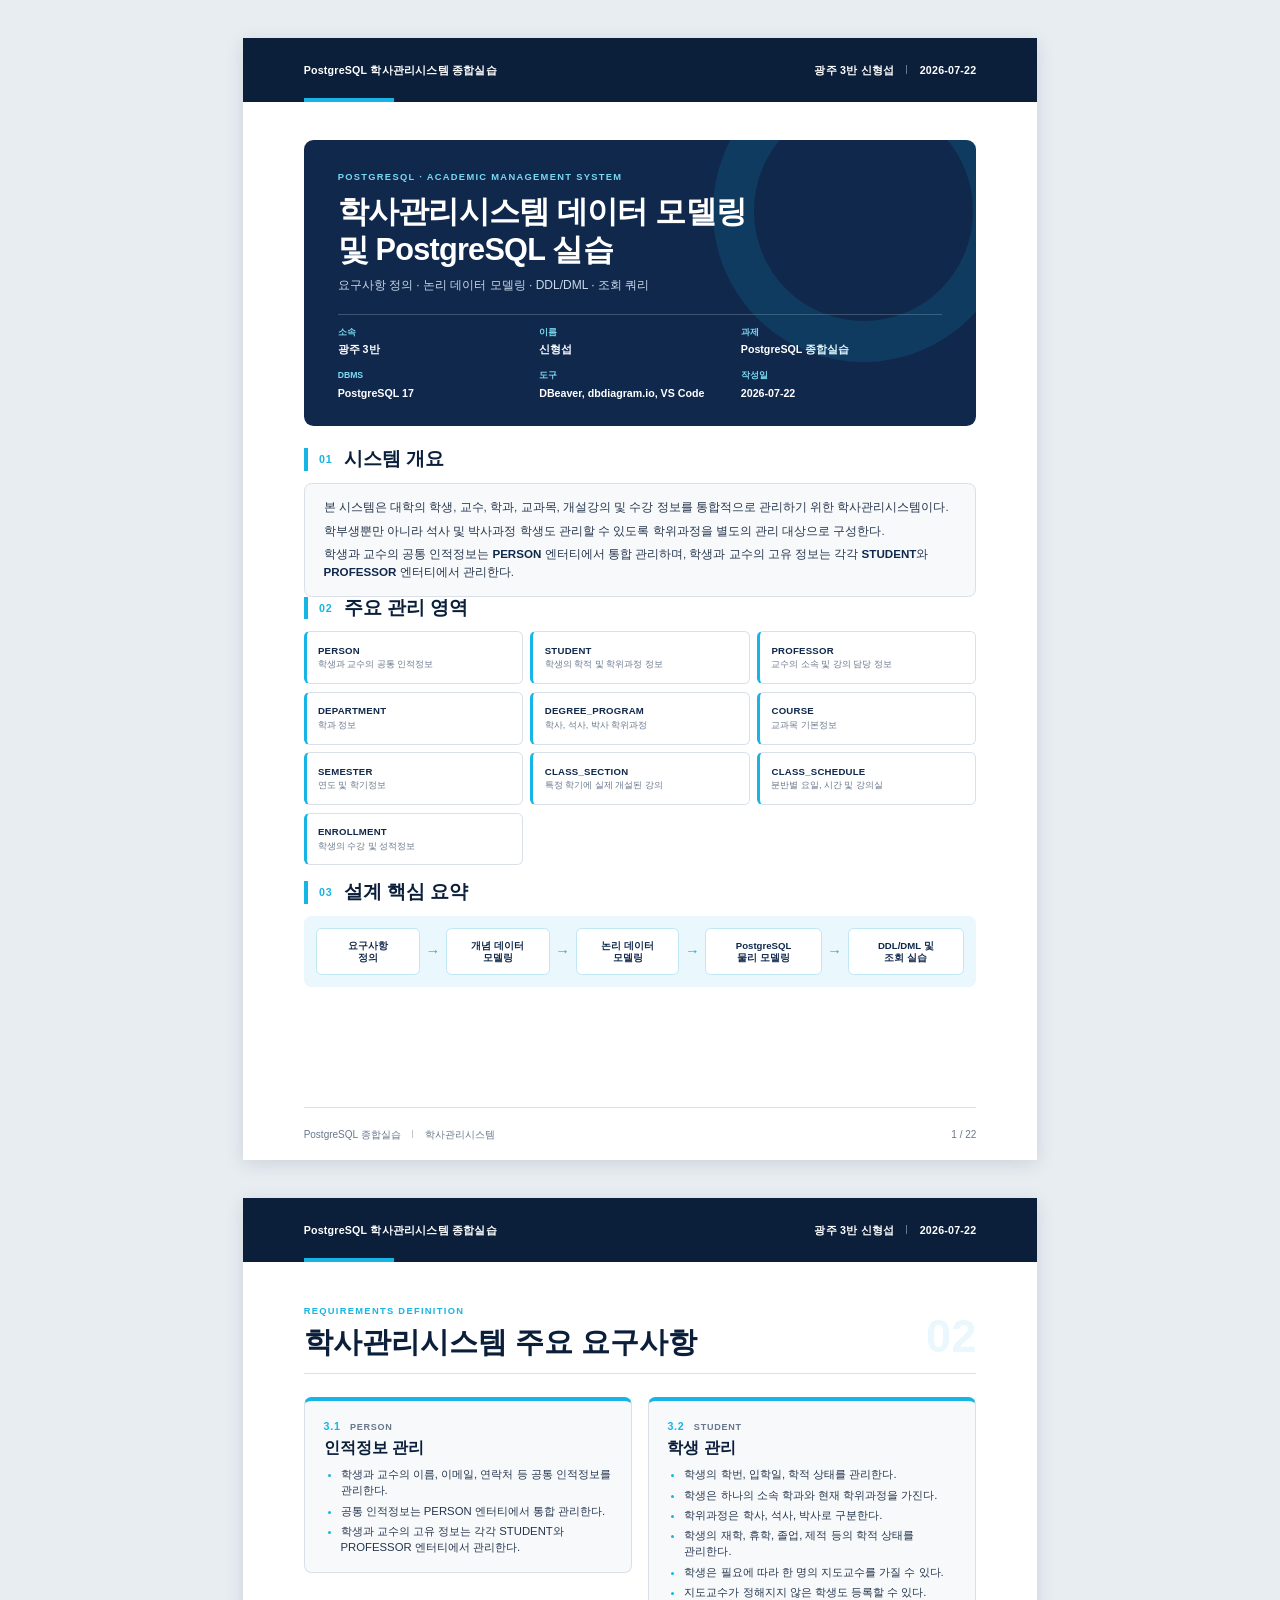
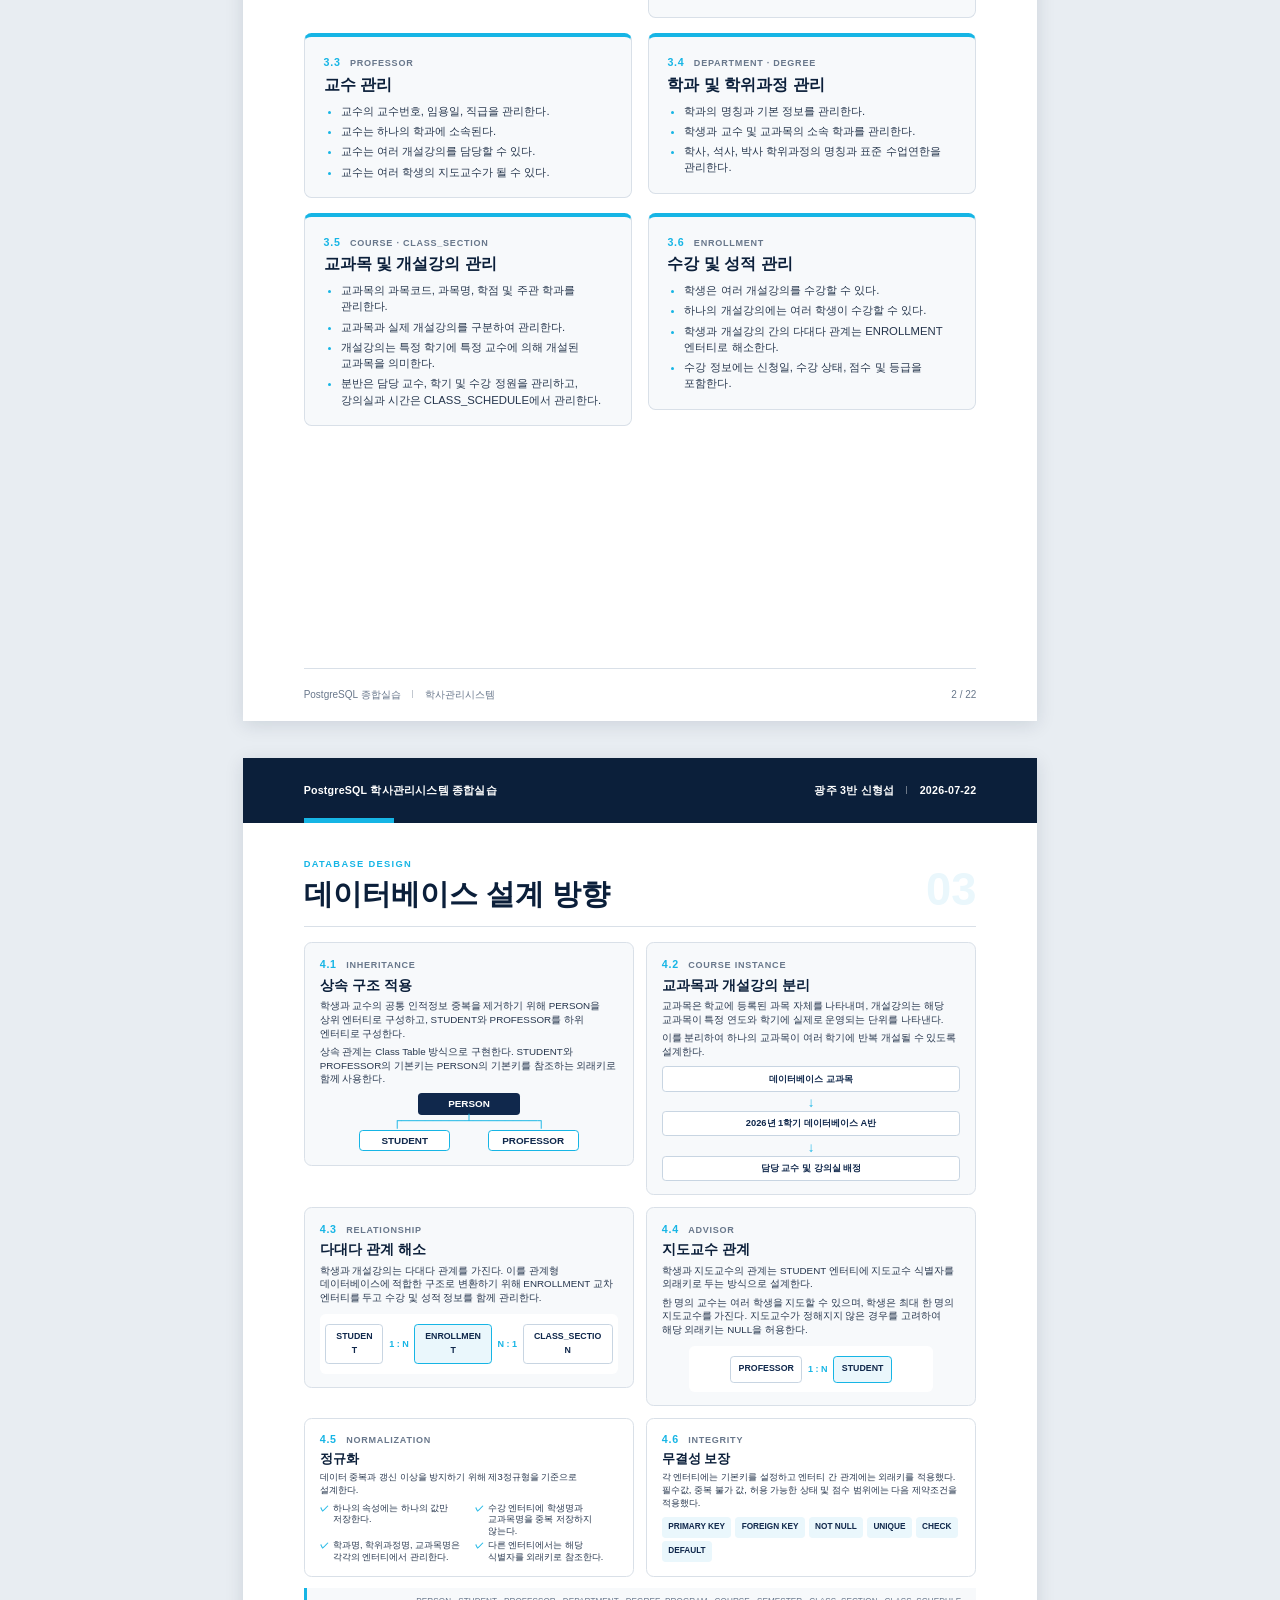
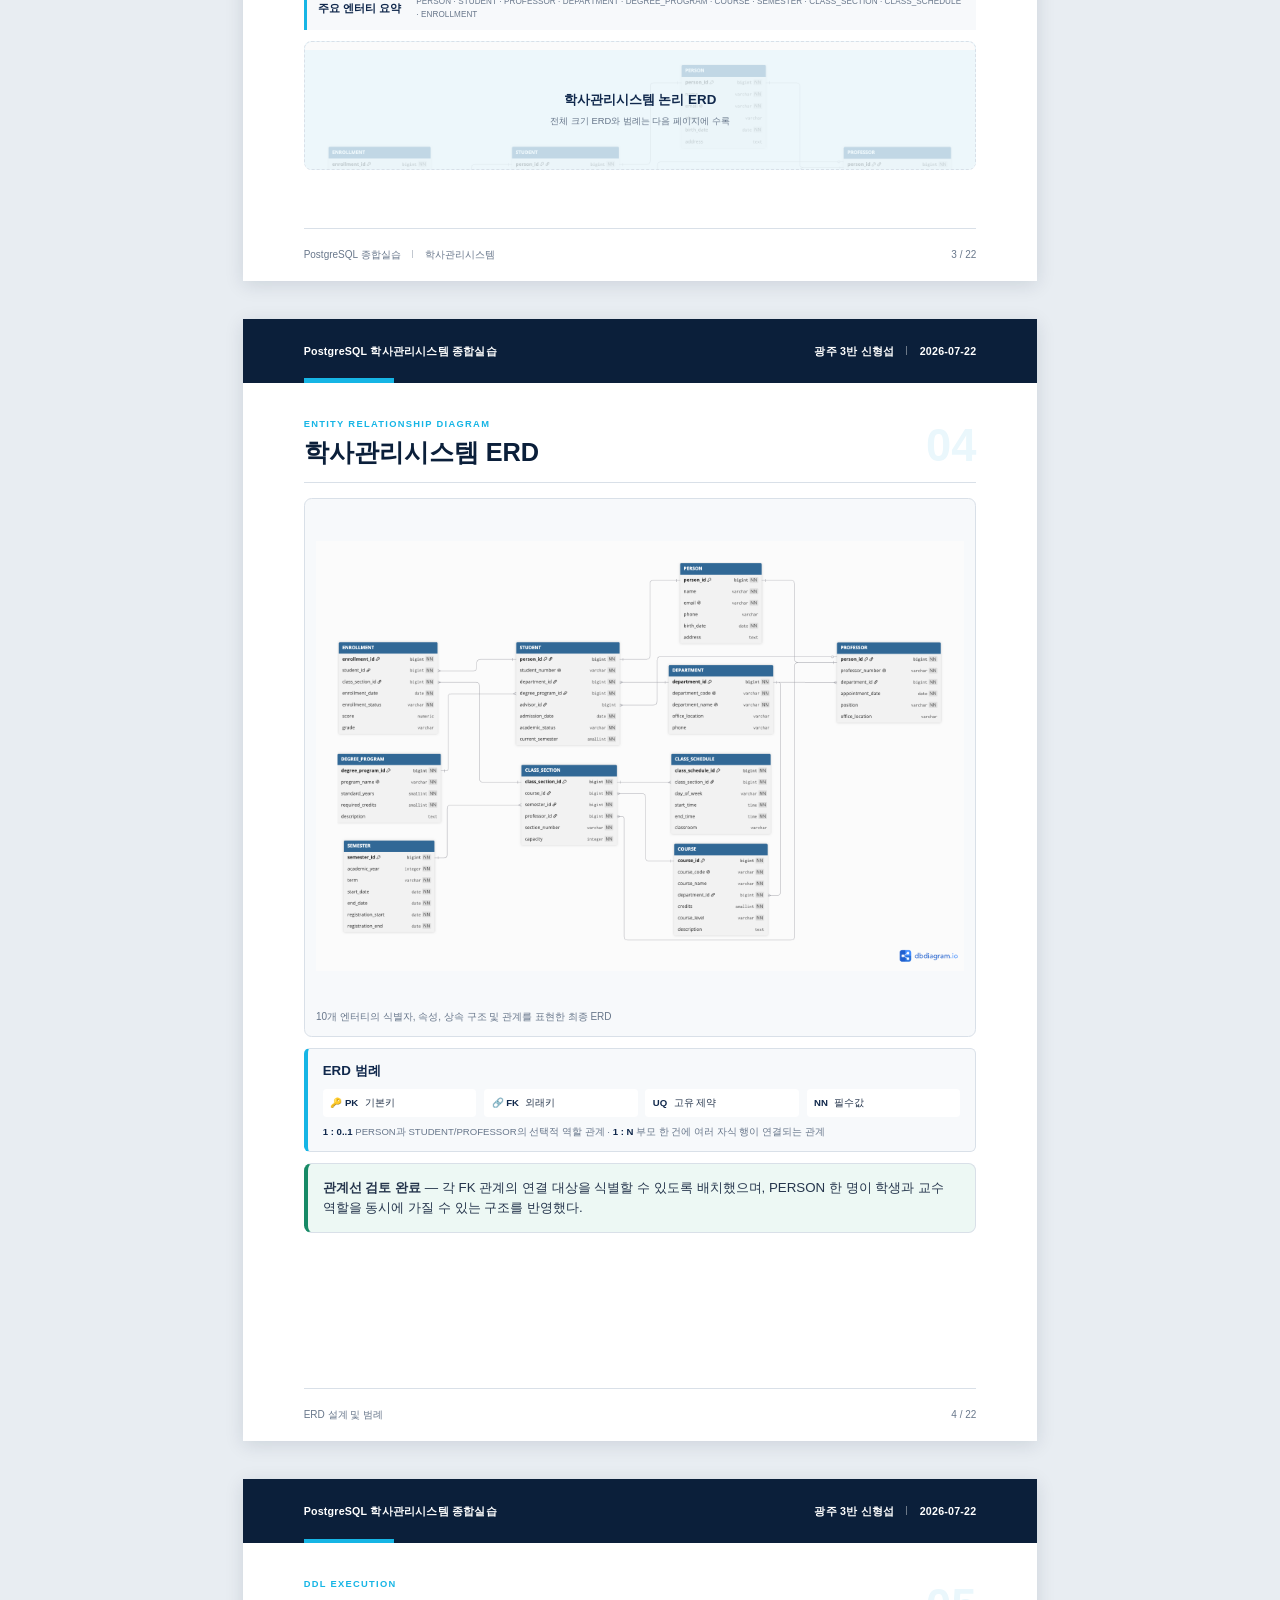
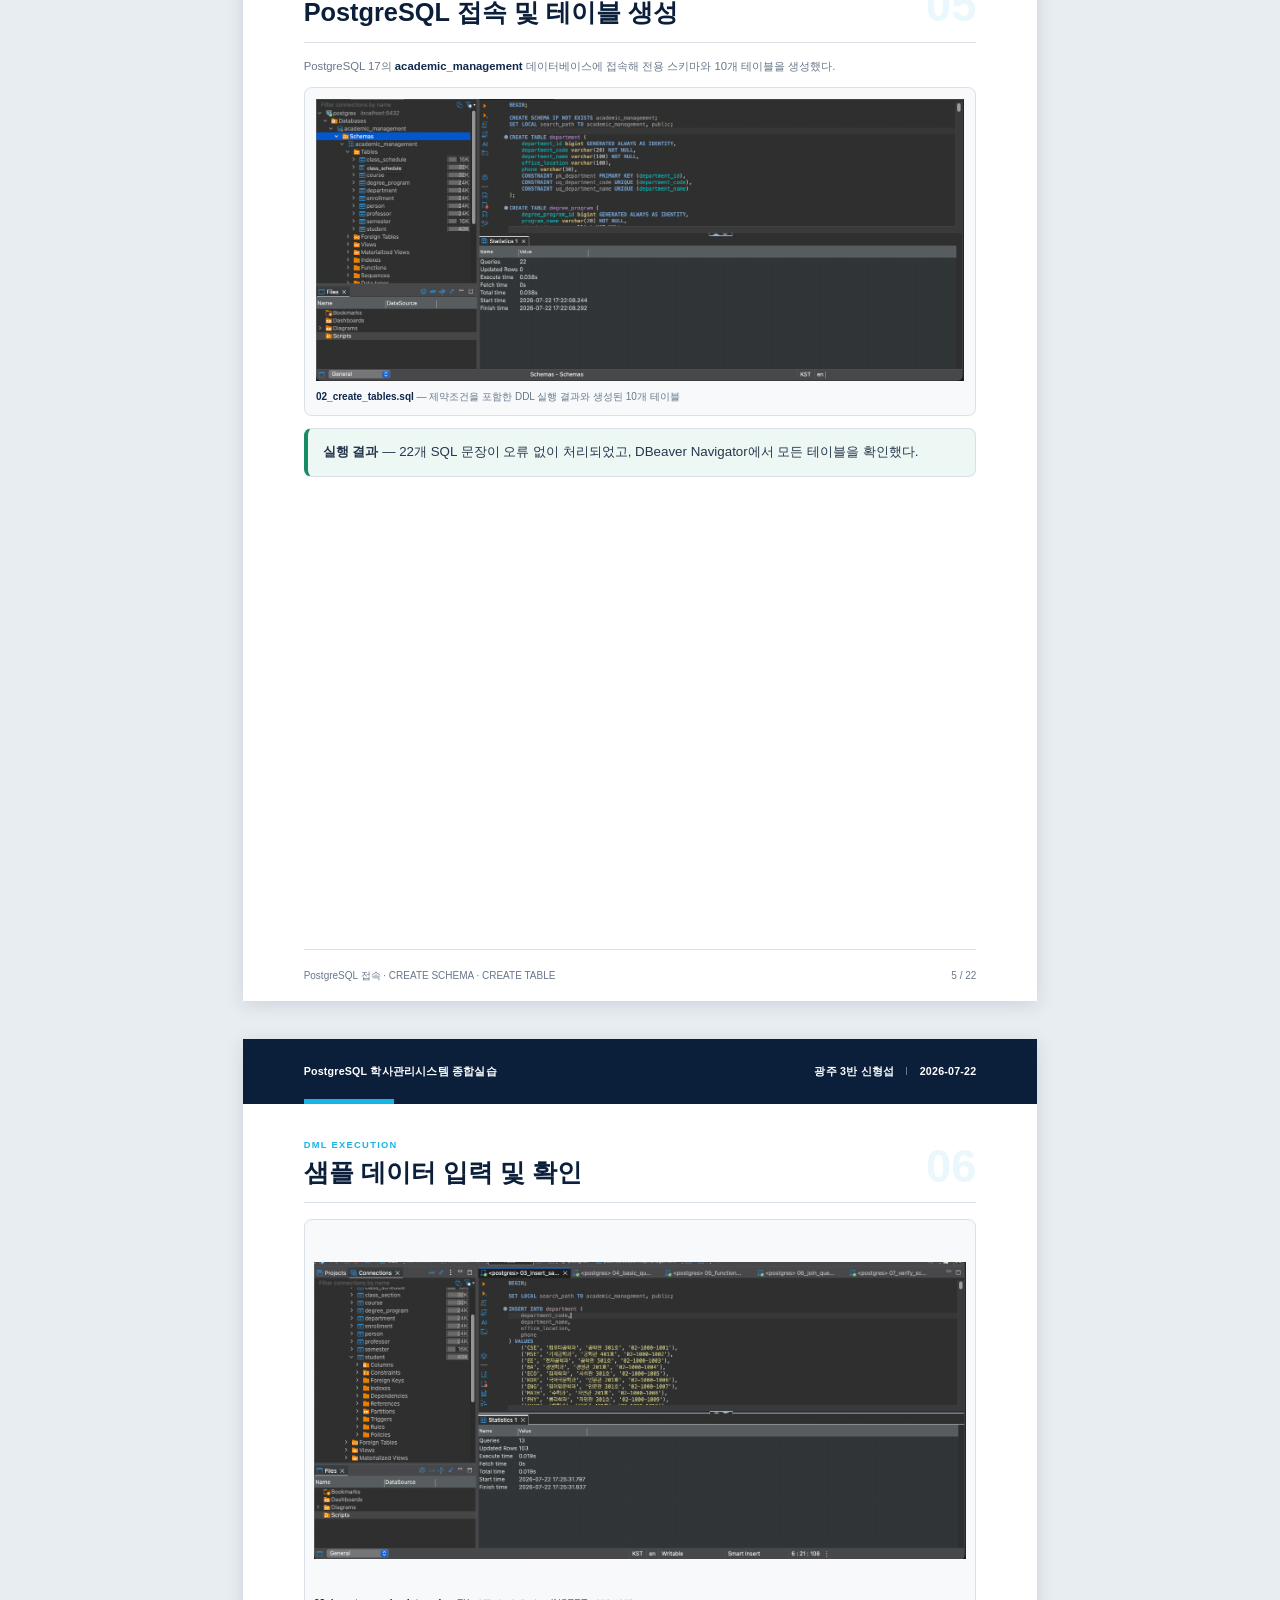
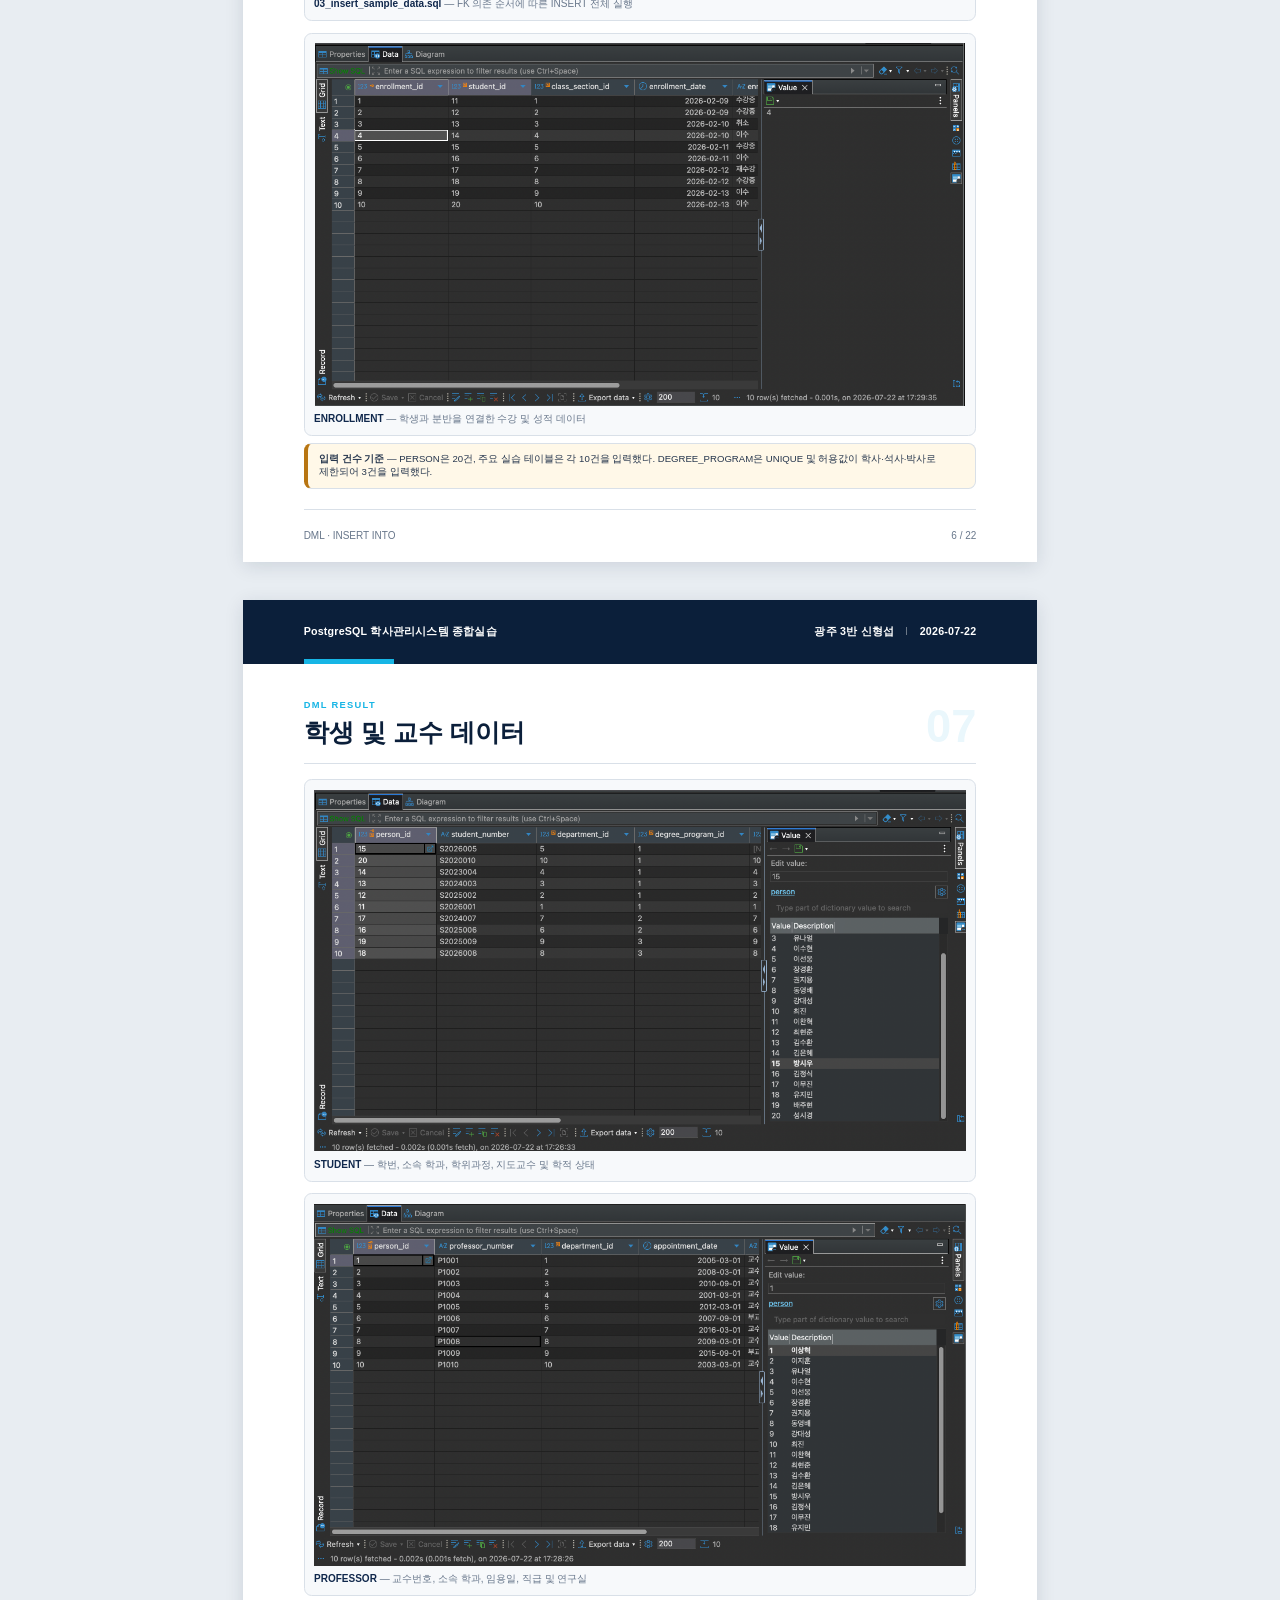
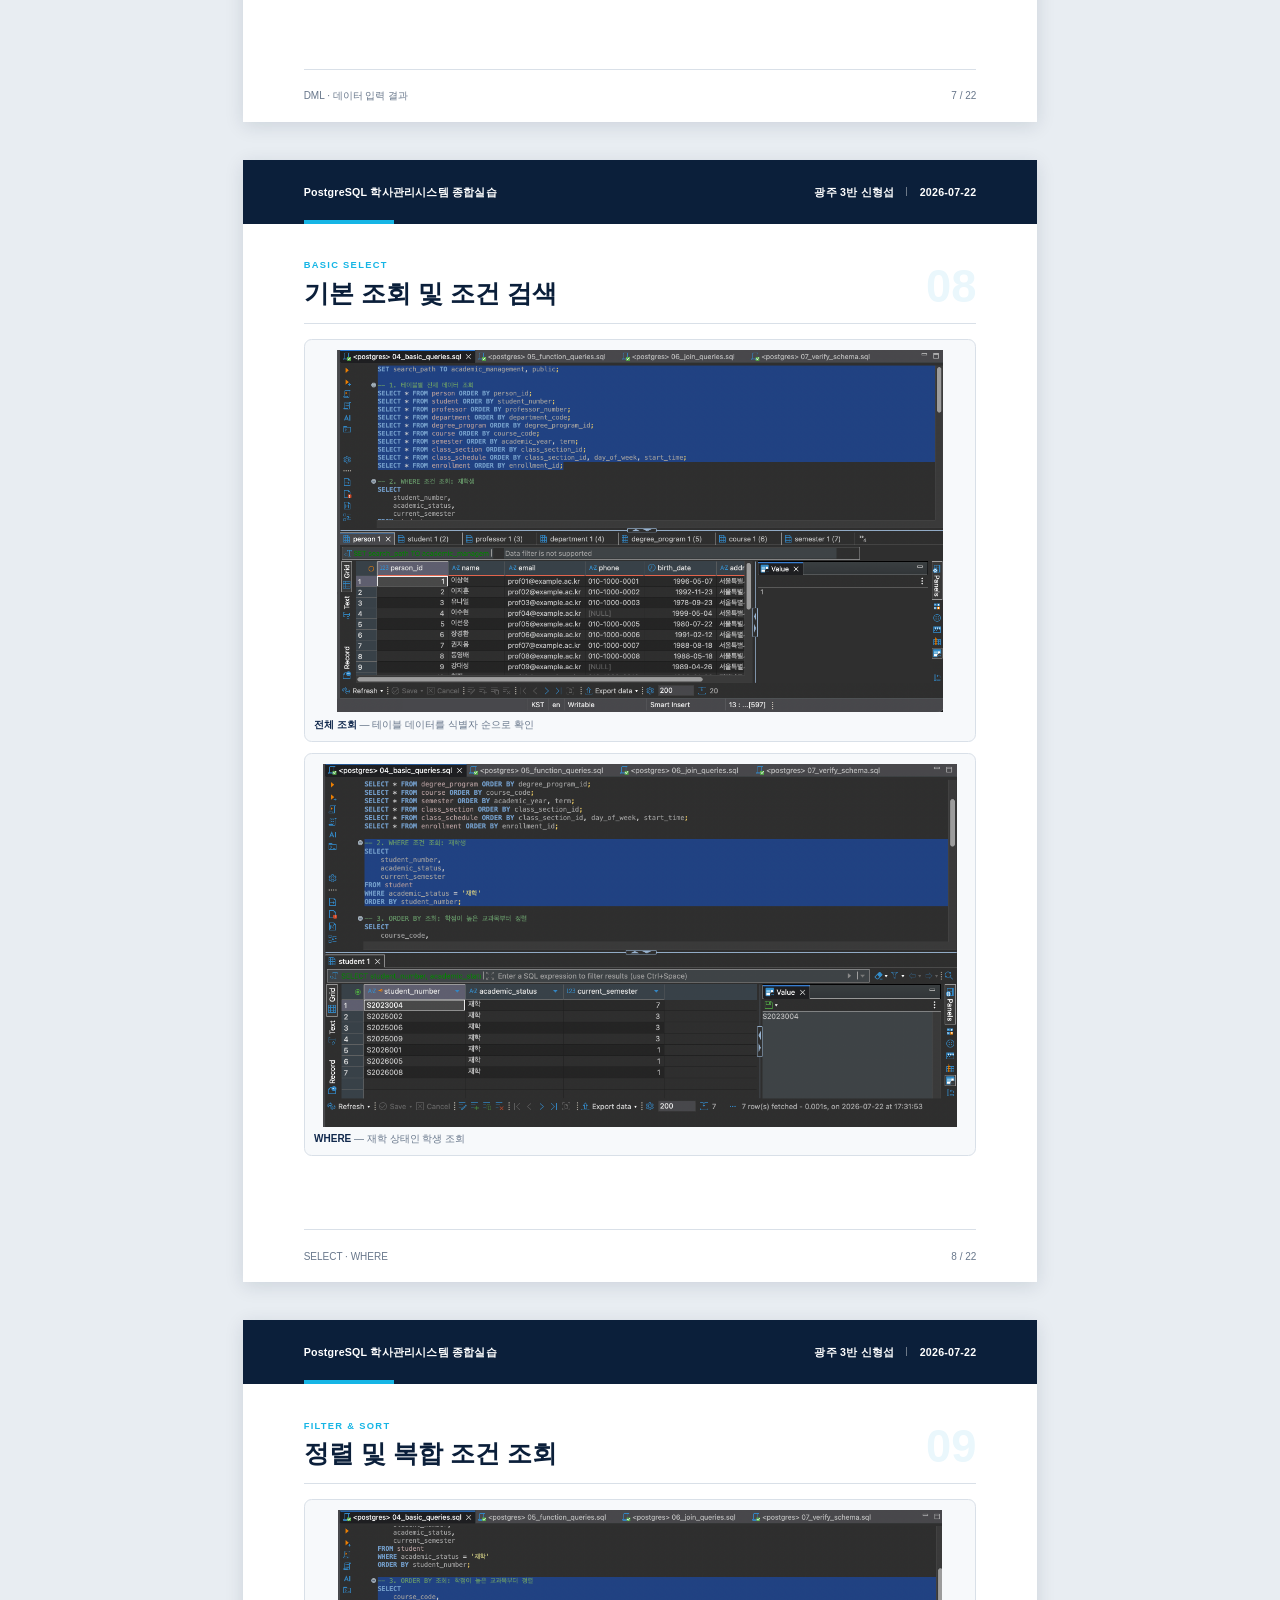
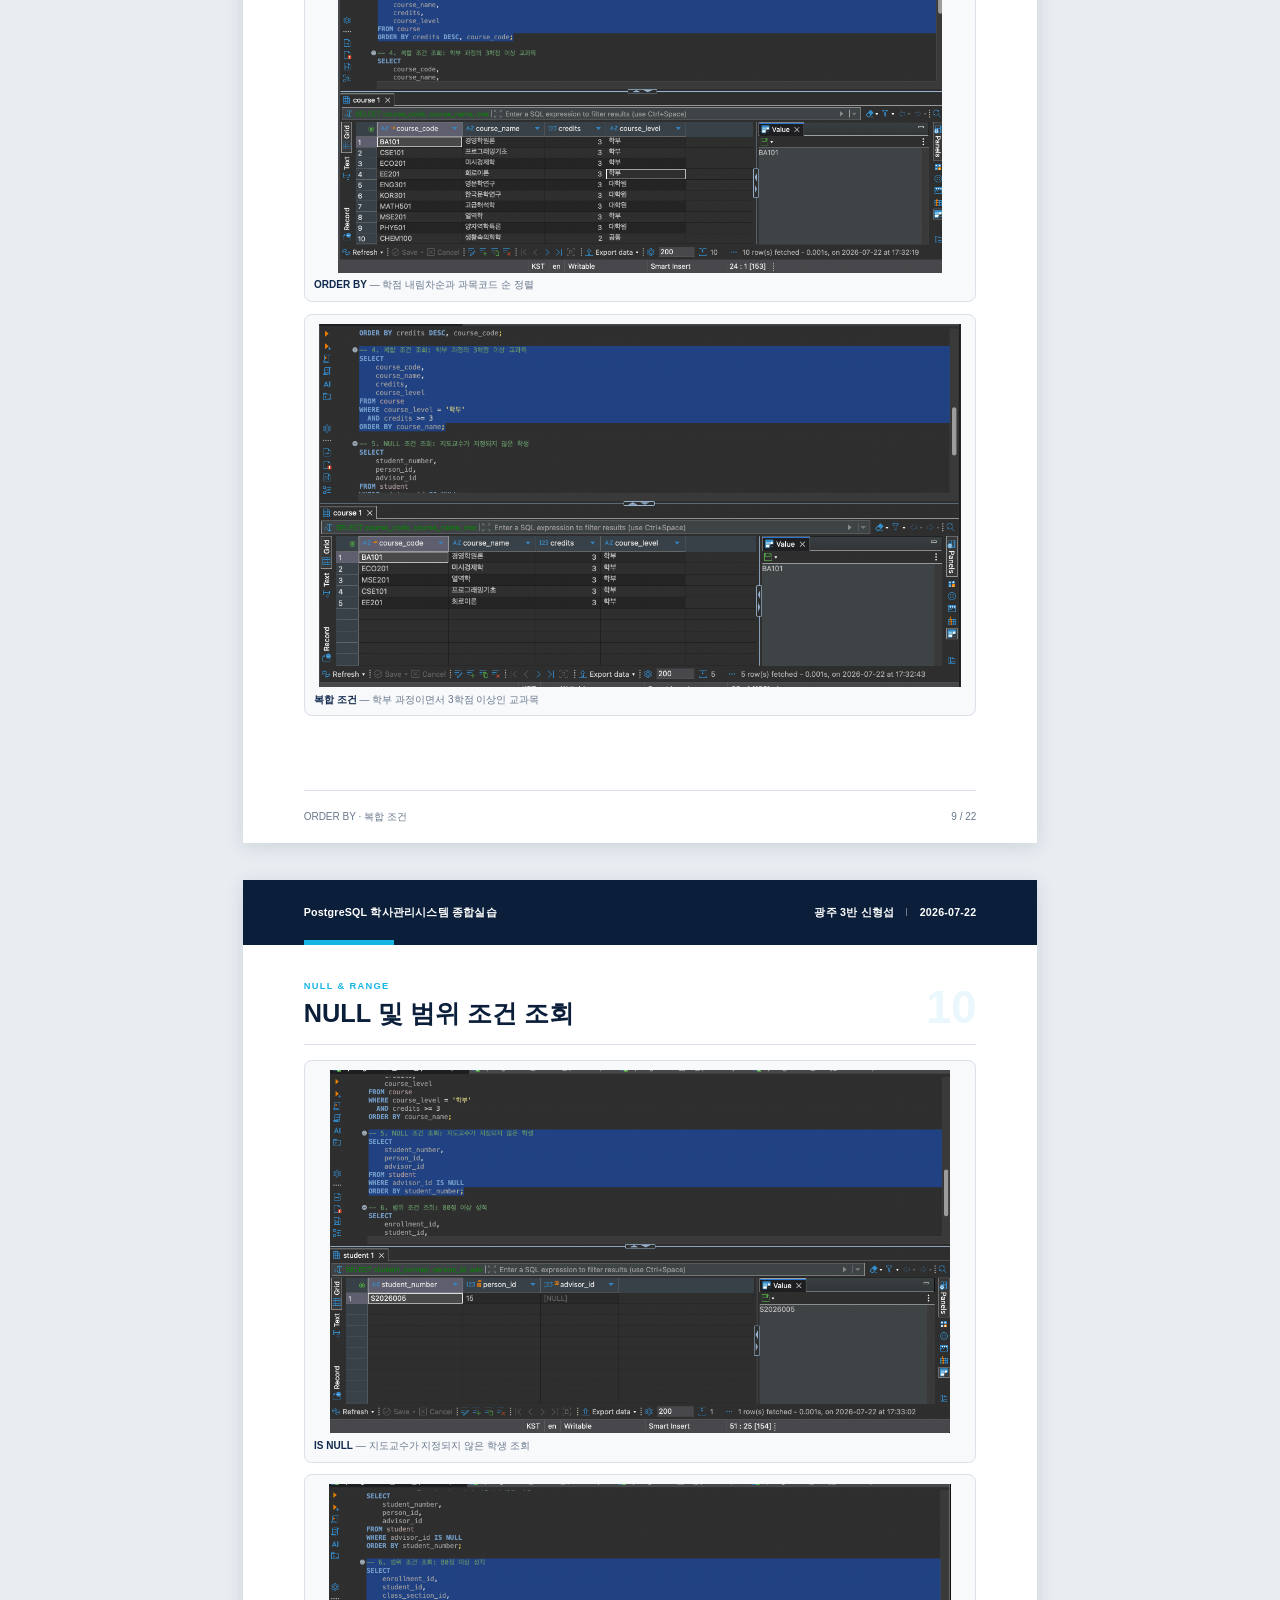
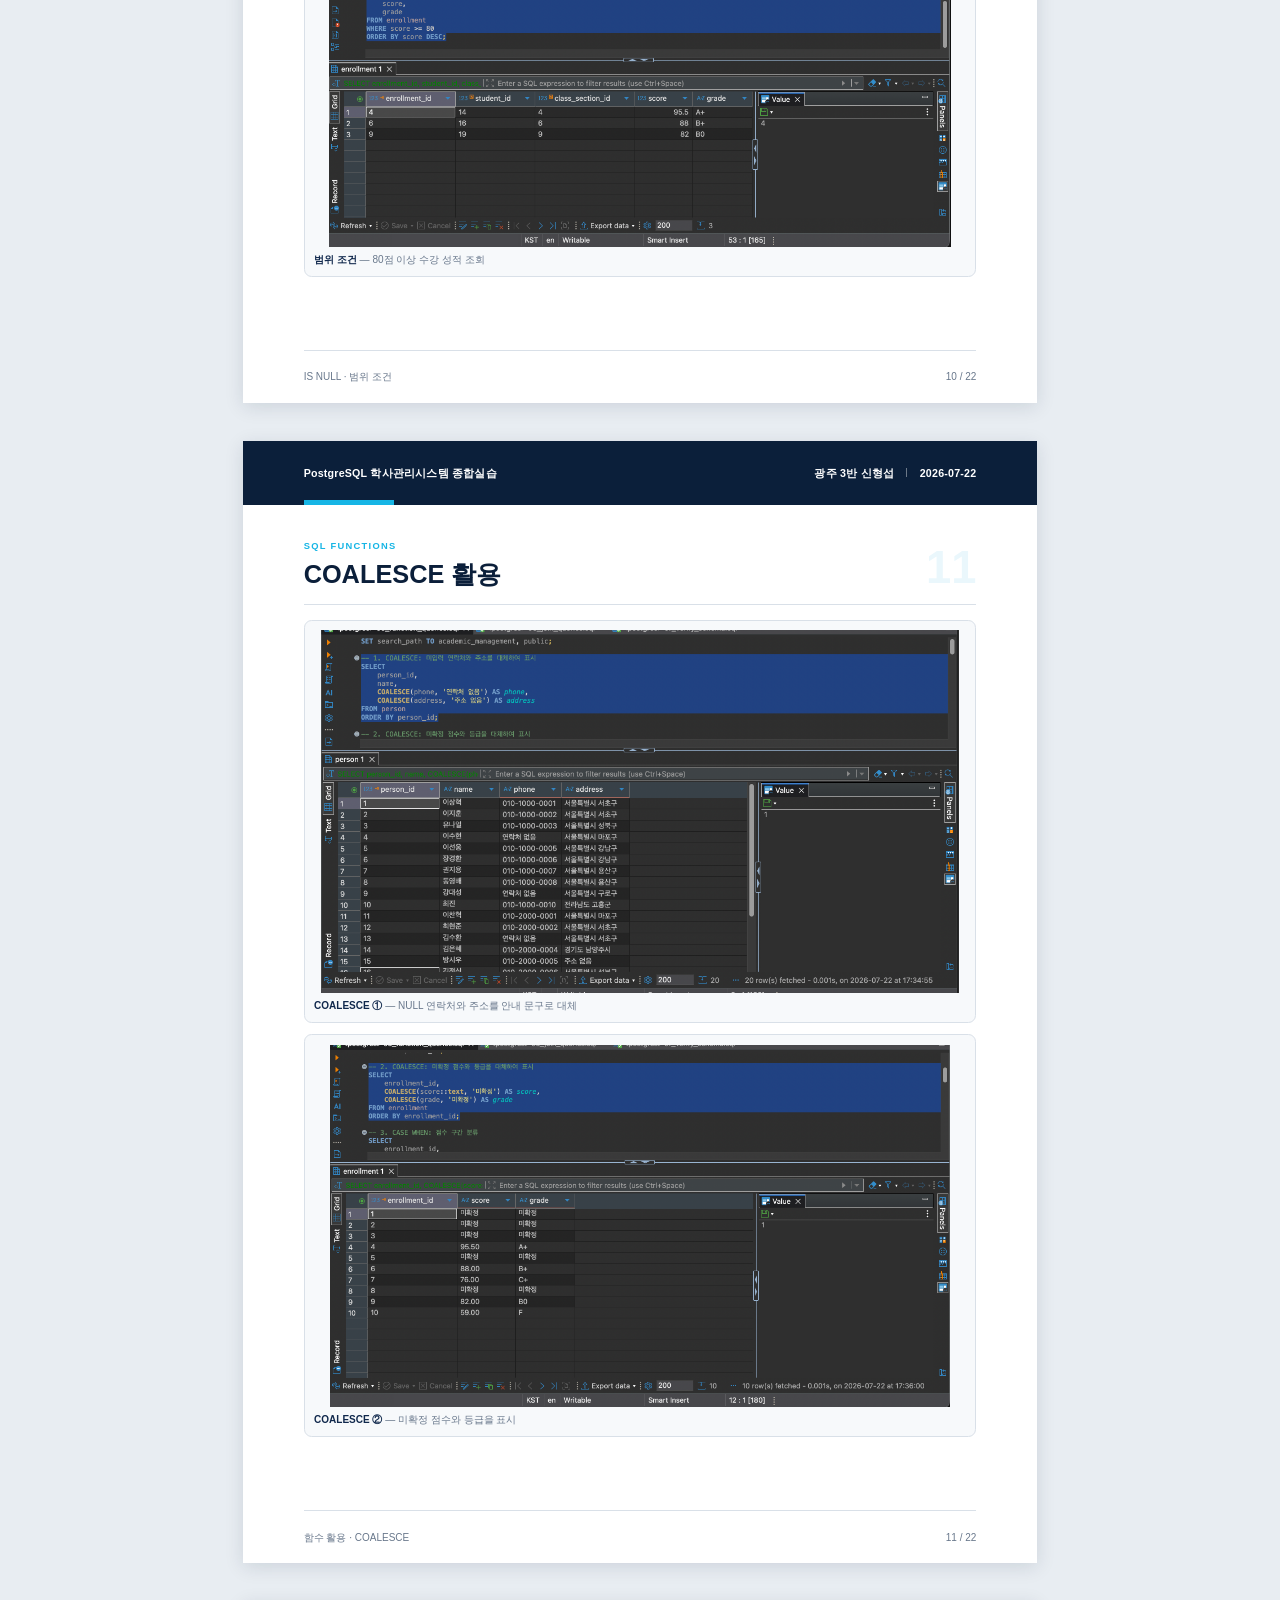
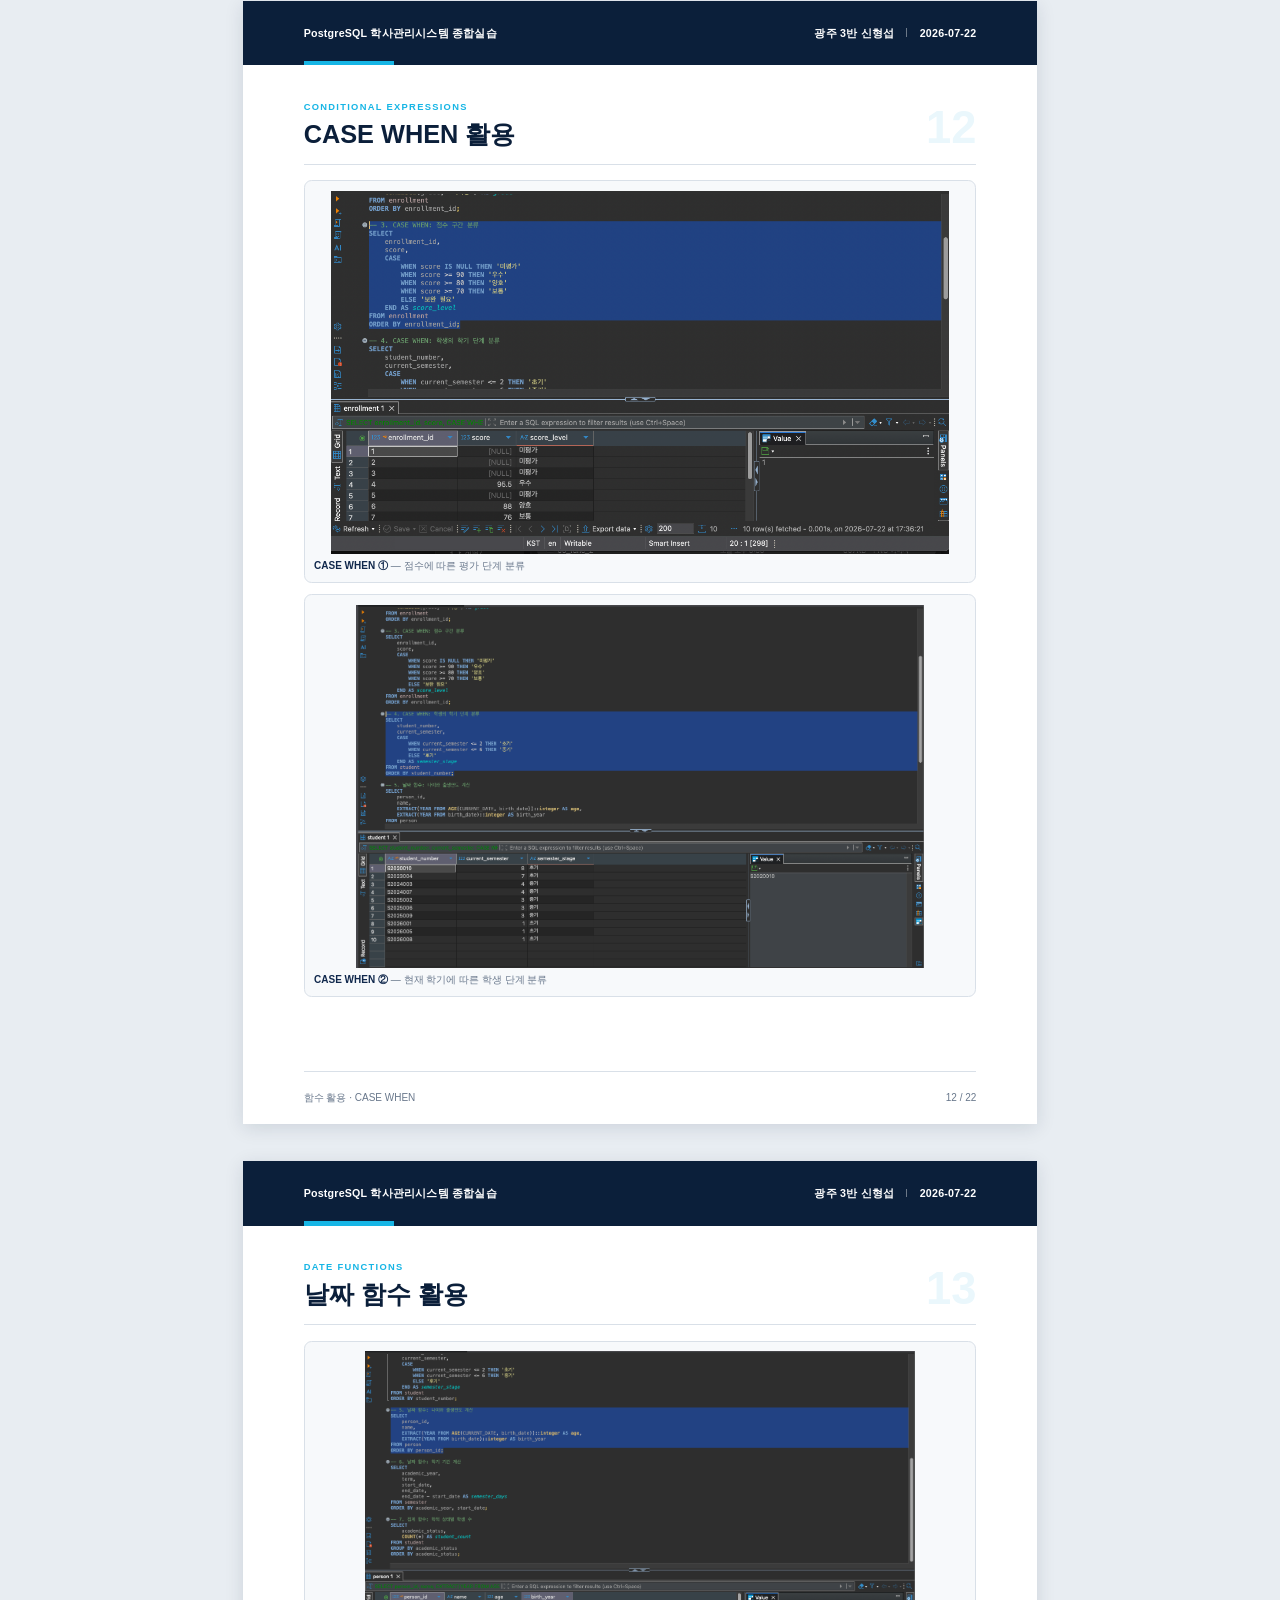
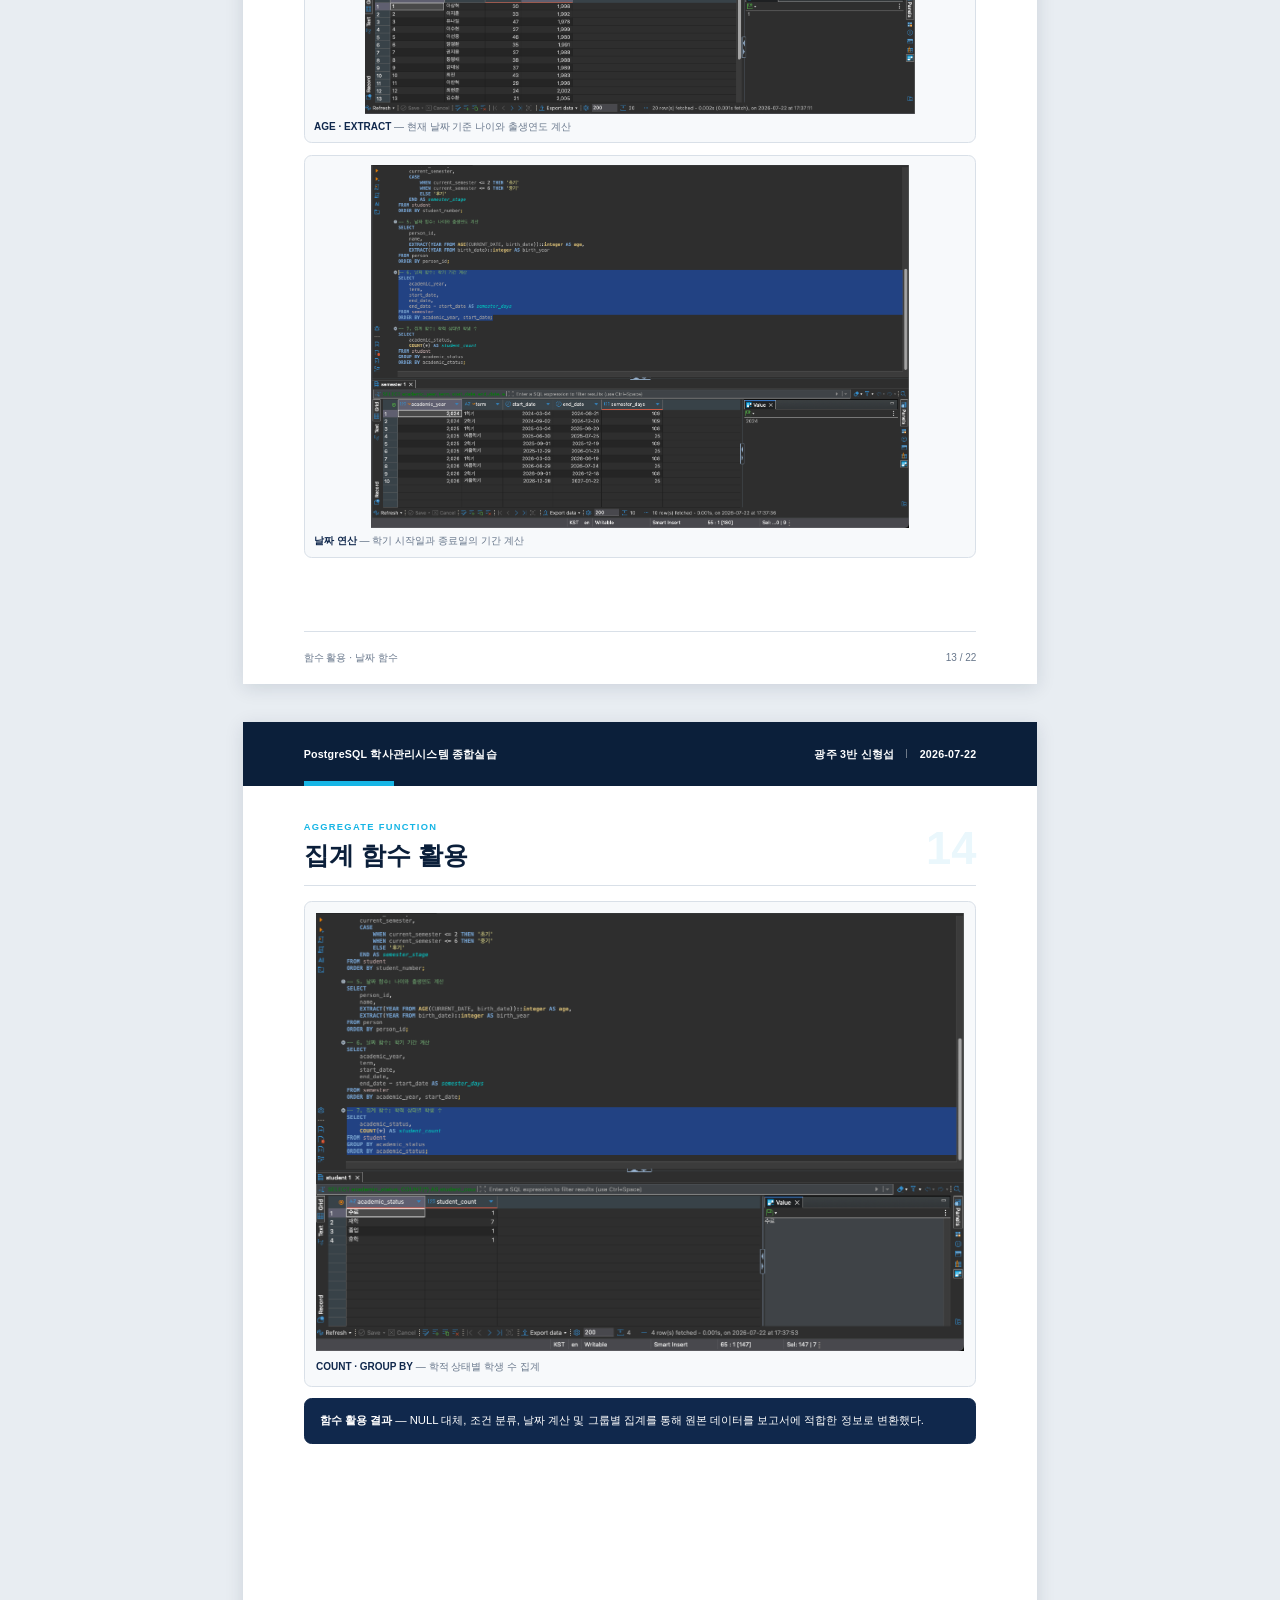
==== report/index.html @ 1ebedb3d "updated" ====
<!doctype html>
<html lang="ko">
<head>
  <meta charset="utf-8">
  <meta name="viewport" content="width=device-width, initial-scale=1">
  <title>PostgreSQL 학사관리시스템 종합실습 보고서</title>
  <link rel="stylesheet" href="style.css">
</head>
<body>
  <main class="report">
    <!-- PAGE 1: 표지 및 전체 개요 -->
    <section class="page" aria-label="1페이지: 시스템 개요">
      <header class="page-header">
        <span>PostgreSQL 학사관리시스템 종합실습</span>
        <span>광주 3반 신형섭 <i></i> 2026-07-22</span>
      </header>

      <div class="page-body">
        <section class="hero-card">
          <div class="hero-kicker">POSTGRESQL · ACADEMIC MANAGEMENT SYSTEM</div>
          <h1>학사관리시스템 데이터 모델링<br>및 PostgreSQL 실습</h1>
          <p class="hero-subtitle">요구사항 정의 · 논리 데이터 모델링 · DDL/DML · 조회 쿼리</p>
          <dl class="metadata">
            <div><dt>소속</dt><dd>광주 3반</dd></div>
            <div><dt>이름</dt><dd>신형섭</dd></div>
            <div><dt>과제</dt><dd>PostgreSQL 종합실습</dd></div>
            <div><dt>DBMS</dt><dd>PostgreSQL 17</dd></div>
            <div><dt>도구</dt><dd>DBeaver, dbdiagram.io, VS Code</dd></div>
            <div><dt>작성일</dt><dd>2026-07-22</dd></div>
          </dl>
        </section>

        <section aria-labelledby="overview-title">
          <h2 class="section-title" id="overview-title"><span>01</span> 시스템 개요</h2>
          <div class="content-card overview-card">
            <p>본 시스템은 대학의 학생, 교수, 학과, 교과목, 개설강의 및 수강 정보를 통합적으로 관리하기 위한 학사관리시스템이다.</p>
            <p>학부생뿐만 아니라 석사 및 박사과정 학생도 관리할 수 있도록 학위과정을 별도의 관리 대상으로 구성한다.</p>
            <p>학생과 교수의 공통 인적정보는 <strong>PERSON</strong> 엔터티에서 통합 관리하며, 학생과 교수의 고유 정보는 각각 <strong>STUDENT</strong>와 <strong>PROFESSOR</strong> 엔터티에서 관리한다.</p>
          </div>
        </section>

        <section aria-labelledby="areas-title">
          <h2 class="section-title" id="areas-title"><span>02</span> 주요 관리 영역</h2>
          <div class="entity-grid">
            <div class="entity-card"><b>PERSON</b><span>학생과 교수의 공통 인적정보</span></div>
            <div class="entity-card"><b>STUDENT</b><span>학생의 학적 및 학위과정 정보</span></div>
            <div class="entity-card"><b>PROFESSOR</b><span>교수의 소속 및 강의 담당 정보</span></div>
            <div class="entity-card"><b>DEPARTMENT</b><span>학과 정보</span></div>
            <div class="entity-card"><b>DEGREE_PROGRAM</b><span>학사, 석사, 박사 학위과정</span></div>
            <div class="entity-card"><b>COURSE</b><span>교과목 기본정보</span></div>
            <div class="entity-card"><b>SEMESTER</b><span>연도 및 학기정보</span></div>
            <div class="entity-card"><b>CLASS_SECTION</b><span>특정 학기에 실제 개설된 강의</span></div>
            <div class="entity-card"><b>CLASS_SCHEDULE</b><span>분반별 요일, 시간 및 강의실</span></div>
            <div class="entity-card"><b>ENROLLMENT</b><span>학생의 수강 및 성적정보</span></div>
          </div>
        </section>

        <section aria-labelledby="flow-title">
          <h2 class="section-title compact-title" id="flow-title"><span>03</span> 설계 핵심 요약</h2>
          <div class="process-flow" aria-label="설계 핵심 흐름">
            <div>요구사항<br>정의</div><b aria-hidden="true">→</b>
            <div>개념 데이터<br>모델링</div><b aria-hidden="true">→</b>
            <div>논리 데이터<br>모델링</div><b aria-hidden="true">→</b>
            <div>PostgreSQL<br>물리 모델링</div><b aria-hidden="true">→</b>
            <div>DDL/DML 및<br>조회 실습</div>
          </div>
        </section>
      </div>

      <footer class="page-footer">
        <span>PostgreSQL 종합실습 <i></i> 학사관리시스템</span>
        <span>1 / 22</span>
      </footer>
    </section>

    <!-- PAGE 2: 주요 요구사항 -->
    <section class="page" aria-label="2페이지: 주요 요구사항">
      <header class="page-header">
        <span>PostgreSQL 학사관리시스템 종합실습</span>
        <span>광주 3반 신형섭 <i></i> 2026-07-22</span>
      </header>

      <div class="page-body">
        <div class="page-heading">
          <div><span class="eyebrow">REQUIREMENTS DEFINITION</span><h1>학사관리시스템 주요 요구사항</h1></div>
          <strong>02</strong>
        </div>

        <div class="requirement-grid">
          <article class="requirement-card">
            <div class="card-label">3.1 <span>PERSON</span></div>
            <h2>인적정보 관리</h2>
            <ul>
              <li>학생과 교수의 이름, 이메일, 연락처 등 공통 인적정보를 관리한다.</li>
              <li>공통 인적정보는 PERSON 엔터티에서 통합 관리한다.</li>
              <li>학생과 교수의 고유 정보는 각각 STUDENT와 PROFESSOR 엔터티에서 관리한다.</li>
            </ul>
          </article>

          <article class="requirement-card">
            <div class="card-label">3.2 <span>STUDENT</span></div>
            <h2>학생 관리</h2>
            <ul>
              <li>학생의 학번, 입학일, 학적 상태를 관리한다.</li>
              <li>학생은 하나의 소속 학과와 현재 학위과정을 가진다.</li>
              <li>학위과정은 학사, 석사, 박사로 구분한다.</li>
              <li>학생의 재학, 휴학, 졸업, 제적 등의 학적 상태를 관리한다.</li>
              <li>학생은 필요에 따라 한 명의 지도교수를 가질 수 있다.</li>
              <li>지도교수가 정해지지 않은 학생도 등록할 수 있다.</li>
            </ul>
          </article>

          <article class="requirement-card">
            <div class="card-label">3.3 <span>PROFESSOR</span></div>
            <h2>교수 관리</h2>
            <ul>
              <li>교수의 교수번호, 임용일, 직급을 관리한다.</li>
              <li>교수는 하나의 학과에 소속된다.</li>
              <li>교수는 여러 개설강의를 담당할 수 있다.</li>
              <li>교수는 여러 학생의 지도교수가 될 수 있다.</li>
            </ul>
          </article>

          <article class="requirement-card">
            <div class="card-label">3.4 <span>DEPARTMENT · DEGREE</span></div>
            <h2>학과 및 학위과정 관리</h2>
            <ul>
              <li>학과의 명칭과 기본 정보를 관리한다.</li>
              <li>학생과 교수 및 교과목의 소속 학과를 관리한다.</li>
              <li>학사, 석사, 박사 학위과정의 명칭과 표준 수업연한을 관리한다.</li>
            </ul>
          </article>

          <article class="requirement-card">
            <div class="card-label">3.5 <span>COURSE · CLASS_SECTION</span></div>
            <h2>교과목 및 개설강의 관리</h2>
            <ul>
              <li>교과목의 과목코드, 과목명, 학점 및 주관 학과를 관리한다.</li>
              <li>교과목과 실제 개설강의를 구분하여 관리한다.</li>
              <li>개설강의는 특정 학기에 특정 교수에 의해 개설된 교과목을 의미한다.</li>
              <li>분반은 담당 교수, 학기 및 수강 정원을 관리하고, 강의실과 시간은 CLASS_SCHEDULE에서 관리한다.</li>
            </ul>
          </article>

          <article class="requirement-card">
            <div class="card-label">3.6 <span>ENROLLMENT</span></div>
            <h2>수강 및 성적 관리</h2>
            <ul>
              <li>학생은 여러 개설강의를 수강할 수 있다.</li>
              <li>하나의 개설강의에는 여러 학생이 수강할 수 있다.</li>
              <li>학생과 개설강의 간의 다대다 관계는 ENROLLMENT 엔터티로 해소한다.</li>
              <li>수강 정보에는 신청일, 수강 상태, 점수 및 등급을 포함한다.</li>
            </ul>
          </article>
        </div>
      </div>

      <footer class="page-footer">
        <span>PostgreSQL 종합실습 <i></i> 학사관리시스템</span>
        <span>2 / 22</span>
      </footer>
    </section>

    <!-- PAGE 3: 설계 방향 및 ERD 자리 표시 -->
    <section class="page" aria-label="3페이지: 데이터베이스 설계 방향">
      <header class="page-header">
        <span>PostgreSQL 학사관리시스템 종합실습</span>
        <span>광주 3반 신형섭 <i></i> 2026-07-22</span>
      </header>

      <div class="page-body design-page">
        <div class="page-heading">
          <div><span class="eyebrow">DATABASE DESIGN</span><h1>데이터베이스 설계 방향</h1></div>
          <strong>03</strong>
        </div>

        <div class="design-grid">
          <article class="design-card">
            <div class="card-label">4.1 <span>INHERITANCE</span></div>
            <h2>상속 구조 적용</h2>
            <p>학생과 교수의 공통 인적정보 중복을 제거하기 위해 PERSON을 상위 엔터티로 구성하고, STUDENT와 PROFESSOR를 하위 엔터티로 구성한다.</p>
            <p>상속 관계는 Class Table 방식으로 구현한다. STUDENT와 PROFESSOR의 기본키는 PERSON의 기본키를 참조하는 외래키로 함께 사용한다.</p>
            <div class="tree-diagram">
              <b>PERSON</b><span class="branch">┌────────┴────────┐</span>
              <div><em>STUDENT</em><em>PROFESSOR</em></div>
            </div>
          </article>

          <article class="design-card">
            <div class="card-label">4.2 <span>COURSE INSTANCE</span></div>
            <h2>교과목과 개설강의 분리</h2>
            <p>교과목은 학교에 등록된 과목 자체를 나타내며, 개설강의는 해당 교과목이 특정 연도와 학기에 실제로 운영되는 단위를 나타낸다.</p>
            <p>이를 분리하여 하나의 교과목이 여러 학기에 반복 개설될 수 있도록 설계한다.</p>
            <div class="mini-flow vertical">
              <span>데이터베이스 교과목</span><b>↓</b><span>2026년 1학기 데이터베이스 A반</span><b>↓</b><span>담당 교수 및 강의실 배정</span>
            </div>
          </article>

          <article class="design-card">
            <div class="card-label">4.3 <span>RELATIONSHIP</span></div>
            <h2>다대다 관계 해소</h2>
            <p>학생과 개설강의는 다대다 관계를 가진다. 이를 관계형 데이터베이스에 적합한 구조로 변환하기 위해 ENROLLMENT 교차 엔터티를 두고 수강 및 성적 정보를 함께 관리한다.</p>
            <div class="relation-diagram">
              <span>STUDENT</span><b>1 : N</b><span class="accent">ENROLLMENT</span><b>N : 1</b><span>CLASS_SECTION</span>
            </div>
          </article>

          <article class="design-card">
            <div class="card-label">4.4 <span>ADVISOR</span></div>
            <h2>지도교수 관계</h2>
            <p>학생과 지도교수의 관계는 STUDENT 엔터티에 지도교수 식별자를 외래키로 두는 방식으로 설계한다.</p>
            <p>한 명의 교수는 여러 학생을 지도할 수 있으며, 학생은 최대 한 명의 지도교수를 가진다. 지도교수가 정해지지 않은 경우를 고려하여 해당 외래키는 NULL을 허용한다.</p>
            <div class="relation-diagram advisor"><span>PROFESSOR</span><b>1 : N</b><span class="accent">STUDENT</span></div>
          </article>
        </div>

        <div class="bottom-grid">
          <article class="content-card compact-card">
            <div class="card-label">4.5 <span>NORMALIZATION</span></div>
            <h2>정규화</h2>
            <p>데이터 중복과 갱신 이상을 방지하기 위해 제3정규형을 기준으로 설계한다.</p>
            <ul class="check-list">
              <li>하나의 속성에는 하나의 값만 저장한다.</li>
              <li>수강 엔터티에 학생명과 교과목명을 중복 저장하지 않는다.</li>
              <li>학과명, 학위과정명, 교과목명은 각각의 엔터티에서 관리한다.</li>
              <li>다른 엔터티에서는 해당 식별자를 외래키로 참조한다.</li>
            </ul>
          </article>

          <article class="content-card compact-card">
            <div class="card-label">4.6 <span>INTEGRITY</span></div>
            <h2>무결성 보장</h2>
            <p>각 엔터티에는 기본키를 설정하고 엔터티 간 관계에는 외래키를 적용했다. 필수값, 중복 불가 값, 허용 가능한 상태 및 점수 범위에는 다음 제약조건을 적용했다.</p>
            <div class="constraint-tags"><span>PRIMARY KEY</span><span>FOREIGN KEY</span><span>NOT NULL</span><span>UNIQUE</span><span>CHECK</span><span>DEFAULT</span></div>
          </article>
        </div>

        <section class="entity-summary" aria-labelledby="entity-summary-title">
          <h2 id="entity-summary-title">주요 엔터티 요약</h2>
          <p>PERSON · STUDENT · PROFESSOR · DEPARTMENT · DEGREE_PROGRAM · COURSE · SEMESTER · CLASS_SECTION · CLASS_SCHEDULE · ENROLLMENT</p>
        </section>

        <figure class="erd-frame">
          <img src="images/ERD.png" alt="학사관리시스템 논리 ERD 미리보기">
          <figcaption class="result-caption"><strong>학사관리시스템 논리 ERD</strong><span>전체 크기 ERD와 범례는 다음 페이지에 수록</span></figcaption>
        </figure>
      </div>

      <footer class="page-footer">
        <span>PostgreSQL 종합실습 <i></i> 학사관리시스템</span>
        <span>3 / 22</span>
      </footer>
    </section>

    <!-- PAGE 4: ERD -->
    <section class="page evidence-page" aria-label="4페이지: ERD">
      <header class="page-header"><span>PostgreSQL 학사관리시스템 종합실습</span><span>광주 3반 신형섭 <i></i> 2026-07-22</span></header>
      <div class="page-body">
        <div class="page-heading"><div><span class="eyebrow">ENTITY RELATIONSHIP DIAGRAM</span><h1>학사관리시스템 ERD</h1></div><strong>04</strong></div>
        <figure class="result-figure erd-result">
          <img src="images/ERD.png" alt="학사관리시스템 전체 ERD">
          <figcaption class="result-caption">10개 엔터티의 식별자, 속성, 상속 구조 및 관계를 표현한 최종 ERD</figcaption>
        </figure>
        <section class="erd-legend" aria-label="ERD 범례">
          <h2>ERD 범례</h2>
          <div><span><b>🔑 PK</b> 기본키</span><span><b>🔗 FK</b> 외래키</span><span><b>UQ</b> 고유 제약</span><span><b>NN</b> 필수값</span></div>
          <p><strong>1 : 0..1</strong> PERSON과 STUDENT/PROFESSOR의 선택적 역할 관계 · <strong>1 : N</strong> 부모 한 건에 여러 자식 행이 연결되는 관계</p>
        </section>
        <div class="status-card"><strong>관계선 검토 완료</strong> — 각 FK 관계의 연결 대상을 식별할 수 있도록 배치했으며, PERSON 한 명이 학생과 교수 역할을 동시에 가질 수 있는 구조를 반영했다.</div>
      </div>
      <footer class="page-footer"><span>ERD 설계 및 범례</span><span>4 / 22</span></footer>
    </section>

    <!-- PAGE 5: DDL -->
    <section class="page evidence-page" aria-label="5페이지: DDL 실행">
      <header class="page-header"><span>PostgreSQL 학사관리시스템 종합실습</span><span>광주 3반 신형섭 <i></i> 2026-07-22</span></header>
      <div class="page-body">
        <div class="page-heading"><div><span class="eyebrow">DDL EXECUTION</span><h1>PostgreSQL 접속 및 테이블 생성</h1></div><strong>05</strong></div>
        <p class="page-intro">PostgreSQL 17의 <strong>academic_management</strong> 데이터베이스에 접속해 전용 스키마와 10개 테이블을 생성했다.</p>
        <figure class="result-figure single-evidence">
          <img src="images/02_create_tables.png" alt="테이블 생성 SQL과 DBeaver 테이블 목록">
          <figcaption class="result-caption"><strong>02_create_tables.sql</strong> — 제약조건을 포함한 DDL 실행 결과와 생성된 10개 테이블</figcaption>
        </figure>
        <div class="status-card"><strong>실행 결과</strong> — 22개 SQL 문장이 오류 없이 처리되었고, DBeaver Navigator에서 모든 테이블을 확인했다.</div>
      </div>
      <footer class="page-footer"><span>PostgreSQL 접속 · CREATE SCHEMA · CREATE TABLE</span><span>5 / 22</span></footer>
    </section>

    <!-- PAGE 6: DML execution -->
    <section class="page evidence-page" aria-label="6페이지: 샘플 데이터 입력">
      <header class="page-header"><span>PostgreSQL 학사관리시스템 종합실습</span><span>광주 3반 신형섭 <i></i> 2026-07-22</span></header>
      <div class="page-body">
        <div class="page-heading"><div><span class="eyebrow">DML EXECUTION</span><h1>샘플 데이터 입력 및 확인</h1></div><strong>06</strong></div>
        <div class="evidence-grid two">
          <figure class="result-figure"><img src="images/03_insert_1.png" alt="샘플 데이터 INSERT 실행 결과"><figcaption class="result-caption"><strong>03_insert_sample_data.sql</strong> — FK 의존 순서에 따른 INSERT 전체 실행</figcaption></figure>
          <figure class="result-figure"><img src="images/03_insert_enrollment.png" alt="ENROLLMENT 샘플 데이터"><figcaption class="result-caption"><strong>ENROLLMENT</strong> — 학생과 분반을 연결한 수강 및 성적 데이터</figcaption></figure>
        </div>
        <div class="notice-card compact-notice"><strong>입력 건수 기준</strong> — PERSON은 20건, 주요 실습 테이블은 각 10건을 입력했다. DEGREE_PROGRAM은 UNIQUE 및 허용값이 학사·석사·박사로 제한되어 3건을 입력했다.</div>
      </div>
      <footer class="page-footer"><span>DML · INSERT INTO</span><span>6 / 22</span></footer>
    </section>

    <!-- PAGE 7: DML data -->
    <section class="page evidence-page" aria-label="7페이지: 학생 및 교수 데이터">
      <header class="page-header"><span>PostgreSQL 학사관리시스템 종합실습</span><span>광주 3반 신형섭 <i></i> 2026-07-22</span></header>
      <div class="page-body">
        <div class="page-heading"><div><span class="eyebrow">DML RESULT</span><h1>학생 및 교수 데이터</h1></div><strong>07</strong></div>
        <div class="evidence-grid two">
          <figure class="result-figure"><img src="images/03_insert_student.png" alt="STUDENT 샘플 데이터"><figcaption class="result-caption"><strong>STUDENT</strong> — 학번, 소속 학과, 학위과정, 지도교수 및 학적 상태</figcaption></figure>
          <figure class="result-figure"><img src="images/03_insert_professor.png" alt="PROFESSOR 샘플 데이터"><figcaption class="result-caption"><strong>PROFESSOR</strong> — 교수번호, 소속 학과, 임용일, 직급 및 연구실</figcaption></figure>
        </div>
      </div>
      <footer class="page-footer"><span>DML · 데이터 입력 결과</span><span>7 / 22</span></footer>
    </section>

    <!-- PAGE 8-10: basic queries -->
    <section class="page evidence-page" aria-label="8페이지: 기본 조회 1">
      <header class="page-header"><span>PostgreSQL 학사관리시스템 종합실습</span><span>광주 3반 신형섭 <i></i> 2026-07-22</span></header>
      <div class="page-body"><div class="page-heading"><div><span class="eyebrow">BASIC SELECT</span><h1>기본 조회 및 조건 검색</h1></div><strong>08</strong></div><div class="evidence-grid two">
        <figure class="result-figure"><img src="images/04_basic_1.png" alt="전체 데이터 조회"><figcaption class="result-caption"><strong>전체 조회</strong> — 테이블 데이터를 식별자 순으로 확인</figcaption></figure>
        <figure class="result-figure"><img src="images/04_basic_2.png" alt="WHERE 조건 조회"><figcaption class="result-caption"><strong>WHERE</strong> — 재학 상태인 학생 조회</figcaption></figure>
      </div></div><footer class="page-footer"><span>SELECT · WHERE</span><span>8 / 22</span></footer>
    </section>

    <section class="page evidence-page" aria-label="9페이지: 기본 조회 2">
      <header class="page-header"><span>PostgreSQL 학사관리시스템 종합실습</span><span>광주 3반 신형섭 <i></i> 2026-07-22</span></header>
      <div class="page-body"><div class="page-heading"><div><span class="eyebrow">FILTER &amp; SORT</span><h1>정렬 및 복합 조건 조회</h1></div><strong>09</strong></div><div class="evidence-grid two">
        <figure class="result-figure"><img src="images/04_basic_3.png" alt="ORDER BY 정렬 조회"><figcaption class="result-caption"><strong>ORDER BY</strong> — 학점 내림차순과 과목코드 순 정렬</figcaption></figure>
        <figure class="result-figure"><img src="images/04_basic_4.png" alt="복합 조건 조회"><figcaption class="result-caption"><strong>복합 조건</strong> — 학부 과정이면서 3학점 이상인 교과목</figcaption></figure>
      </div></div><footer class="page-footer"><span>ORDER BY · 복합 조건</span><span>9 / 22</span></footer>
    </section>

    <section class="page evidence-page" aria-label="10페이지: 기본 조회 3">
      <header class="page-header"><span>PostgreSQL 학사관리시스템 종합실습</span><span>광주 3반 신형섭 <i></i> 2026-07-22</span></header>
      <div class="page-body"><div class="page-heading"><div><span class="eyebrow">NULL &amp; RANGE</span><h1>NULL 및 범위 조건 조회</h1></div><strong>10</strong></div><div class="evidence-grid two">
        <figure class="result-figure"><img src="images/04_basic_5.png" alt="NULL 조건 조회"><figcaption class="result-caption"><strong>IS NULL</strong> — 지도교수가 지정되지 않은 학생 조회</figcaption></figure>
        <figure class="result-figure"><img src="images/04_basic_6.png" alt="점수 범위 조건 조회"><figcaption class="result-caption"><strong>범위 조건</strong> — 80점 이상 수강 성적 조회</figcaption></figure>
      </div></div><footer class="page-footer"><span>IS NULL · 범위 조건</span><span>10 / 22</span></footer>
    </section>

    <!-- PAGE 11-14: functions -->
    <section class="page evidence-page" aria-label="11페이지: COALESCE">
      <header class="page-header"><span>PostgreSQL 학사관리시스템 종합실습</span><span>광주 3반 신형섭 <i></i> 2026-07-22</span></header>
      <div class="page-body"><div class="page-heading"><div><span class="eyebrow">SQL FUNCTIONS</span><h1>COALESCE 활용</h1></div><strong>11</strong></div><div class="evidence-grid two">
        <figure class="result-figure"><img src="images/05_func_1.png" alt="연락처와 주소 COALESCE 결과"><figcaption class="result-caption"><strong>COALESCE ①</strong> — NULL 연락처와 주소를 안내 문구로 대체</figcaption></figure>
        <figure class="result-figure"><img src="images/05_func_2.png" alt="점수와 등급 COALESCE 결과"><figcaption class="result-caption"><strong>COALESCE ②</strong> — 미확정 점수와 등급을 표시</figcaption></figure>
      </div></div><footer class="page-footer"><span>함수 활용 · COALESCE</span><span>11 / 22</span></footer>
    </section>

    <section class="page evidence-page" aria-label="12페이지: CASE WHEN">
      <header class="page-header"><span>PostgreSQL 학사관리시스템 종합실습</span><span>광주 3반 신형섭 <i></i> 2026-07-22</span></header>
      <div class="page-body"><div class="page-heading"><div><span class="eyebrow">CONDITIONAL EXPRESSIONS</span><h1>CASE WHEN 활용</h1></div><strong>12</strong></div><div class="evidence-grid two">
        <figure class="result-figure"><img src="images/05_func_3.png" alt="점수 구간 CASE WHEN 결과"><figcaption class="result-caption"><strong>CASE WHEN ①</strong> — 점수에 따른 평가 단계 분류</figcaption></figure>
        <figure class="result-figure"><img src="images/05_func_4.png" alt="학기 단계 CASE WHEN 결과"><figcaption class="result-caption"><strong>CASE WHEN ②</strong> — 현재 학기에 따른 학생 단계 분류</figcaption></figure>
      </div></div><footer class="page-footer"><span>함수 활용 · CASE WHEN</span><span>12 / 22</span></footer>
    </section>

    <section class="page evidence-page" aria-label="13페이지: 날짜 함수">
      <header class="page-header"><span>PostgreSQL 학사관리시스템 종합실습</span><span>광주 3반 신형섭 <i></i> 2026-07-22</span></header>
      <div class="page-body"><div class="page-heading"><div><span class="eyebrow">DATE FUNCTIONS</span><h1>날짜 함수 활용</h1></div><strong>13</strong></div><div class="evidence-grid two">
        <figure class="result-figure"><img src="images/05_func_5.png" alt="나이와 출생연도 계산 결과"><figcaption class="result-caption"><strong>AGE · EXTRACT</strong> — 현재 날짜 기준 나이와 출생연도 계산</figcaption></figure>
        <figure class="result-figure"><img src="images/05_func_6.png" alt="학기 기간 계산 결과"><figcaption class="result-caption"><strong>날짜 연산</strong> — 학기 시작일과 종료일의 기간 계산</figcaption></figure>
      </div></div><footer class="page-footer"><span>함수 활용 · 날짜 함수</span><span>13 / 22</span></footer>
    </section>

    <section class="page evidence-page" aria-label="14페이지: 집계 함수">
      <header class="page-header"><span>PostgreSQL 학사관리시스템 종합실습</span><span>광주 3반 신형섭 <i></i> 2026-07-22</span></header>
      <div class="page-body"><div class="page-heading"><div><span class="eyebrow">AGGREGATE FUNCTION</span><h1>집계 함수 활용</h1></div><strong>14</strong></div>
        <figure class="result-figure single-evidence"><img src="images/05_func_7.png" alt="학적 상태별 학생 수 집계"><figcaption class="result-caption"><strong>COUNT · GROUP BY</strong> — 학적 상태별 학생 수 집계</figcaption></figure>
        <div class="conclusion-card"><strong>함수 활용 결과</strong> — NULL 대체, 조건 분류, 날짜 계산 및 그룹별 집계를 통해 원본 데이터를 보고서에 적합한 정보로 변환했다.</div>
      </div><footer class="page-footer"><span>함수 활용 · 집계</span><span>14 / 22</span></footer>
    </section>

    <!-- PAGE 15-18: joins -->
    <section class="page evidence-page" aria-label="15페이지: 학생 교수 JOIN">
      <header class="page-header"><span>PostgreSQL 학사관리시스템 종합실습</span><span>광주 3반 신형섭 <i></i> 2026-07-22</span></header>
      <div class="page-body"><div class="page-heading"><div><span class="eyebrow">JOIN PRACTICE</span><h1>학생 및 교수 관계 조회</h1></div><strong>15</strong></div><div class="evidence-grid two">
        <figure class="result-figure"><img src="images/06_join_1.png" alt="학생 학과 학위과정 지도교수 JOIN"><figcaption class="result-caption"><strong>학생 통합 조회</strong> — PERSON, STUDENT, DEPARTMENT, DEGREE_PROGRAM, PROFESSOR JOIN</figcaption></figure>
        <figure class="result-figure"><img src="images/06_join_2.png" alt="교수와 소속 학과 JOIN"><figcaption class="result-caption"><strong>교수 통합 조회</strong> — 교수 인적정보와 소속 학과 JOIN</figcaption></figure>
      </div></div><footer class="page-footer"><span>JOIN · 학생 및 교수</span><span>15 / 22</span></footer>
    </section>

    <section class="page evidence-page" aria-label="16페이지: 개설강의 JOIN">
      <header class="page-header"><span>PostgreSQL 학사관리시스템 종합실습</span><span>광주 3반 신형섭 <i></i> 2026-07-22</span></header>
      <div class="page-body"><div class="page-heading"><div><span class="eyebrow">CLASS JOIN</span><h1>개설강의 및 강의시간 조회</h1></div><strong>16</strong></div><div class="evidence-grid two">
        <figure class="result-figure"><img src="images/06_join_3.png" alt="개설강의 교과목 학기 교수 JOIN"><figcaption class="result-caption"><strong>개설강의</strong> — 교과목, 학기, 담당교수 및 정원 조회</figcaption></figure>
        <figure class="result-figure"><img src="images/06_join_4.png" alt="강의시간과 강의실 JOIN"><figcaption class="result-caption"><strong>강의시간</strong> — 분반별 요일, 시작·종료 시간 및 강의실 조회</figcaption></figure>
      </div></div><footer class="page-footer"><span>JOIN · 개설강의 및 일정</span><span>16 / 22</span></footer>
    </section>

    <section class="page evidence-page" aria-label="17페이지: 수강 JOIN">
      <header class="page-header"><span>PostgreSQL 학사관리시스템 종합실습</span><span>광주 3반 신형섭 <i></i> 2026-07-22</span></header>
      <div class="page-body"><div class="page-heading"><div><span class="eyebrow">ENROLLMENT JOIN</span><h1>수강신청 교차 테이블 조회</h1></div><strong>17</strong></div><div class="evidence-grid two">
        <figure class="result-figure"><img src="images/06_join_5.png" alt="학생별 수강 교과목과 성적 JOIN"><figcaption class="result-caption"><strong>수강 및 성적</strong> — ENROLLMENT를 중심으로 학생과 개설강의 연결</figcaption></figure>
        <figure class="result-figure"><img src="images/06_join_6.png" alt="분반별 수강 인원과 잔여 정원"><figcaption class="result-caption"><strong>수강 현황</strong> — 분반별 수강 인원과 잔여 정원 집계</figcaption></figure>
      </div></div><footer class="page-footer"><span>JOIN · ENROLLMENT 교차 테이블</span><span>17 / 22</span></footer>
    </section>

    <section class="page evidence-page" aria-label="18페이지: 집계 JOIN">
      <header class="page-header"><span>PostgreSQL 학사관리시스템 종합실습</span><span>광주 3반 신형섭 <i></i> 2026-07-22</span></header>
      <div class="page-body"><div class="page-heading"><div><span class="eyebrow">AGGREGATE JOIN</span><h1>관계별 집계 조회</h1></div><strong>18</strong></div><div class="evidence-grid two">
        <figure class="result-figure"><img src="images/06_join_7.png" alt="교수별 지도학생 수"><figcaption class="result-caption"><strong>지도 관계</strong> — 교수별 지도학생 수 집계</figcaption></figure>
        <figure class="result-figure"><img src="images/06_join_8.png" alt="학과별 학생 교수 교과목 수"><figcaption class="result-caption"><strong>학과 현황</strong> — 학과별 학생, 교수, 교과목 수 집계</figcaption></figure>
      </div></div><footer class="page-footer"><span>JOIN · 관계별 집계</span><span>18 / 22</span></footer>
    </section>

    <!-- PAGE 19-22: verification -->
    <section class="page evidence-page" aria-label="19페이지: 테이블 및 컬럼 검증">
      <header class="page-header"><span>PostgreSQL 학사관리시스템 종합실습</span><span>광주 3반 신형섭 <i></i> 2026-07-22</span></header>
      <div class="page-body"><div class="page-heading"><div><span class="eyebrow">SCHEMA VERIFICATION</span><h1>테이블 및 컬럼 검증</h1></div><strong>19</strong></div><div class="evidence-grid two">
        <figure class="result-figure"><img src="images/07_verify_1.png" alt="10개 테이블 생성 확인"><figcaption class="result-caption"><strong>테이블 목록</strong> — academic_management 스키마의 10개 테이블 확인</figcaption></figure>
        <figure class="result-figure"><img src="images/07_verify_2.png" alt="컬럼 자료형 NULL DEFAULT identity 확인"><figcaption class="result-caption"><strong>컬럼 메타데이터</strong> — 자료형, NULL, DEFAULT 및 identity 설정 확인</figcaption></figure>
      </div></div><footer class="page-footer"><span>검증 · 테이블 및 컬럼</span><span>19 / 22</span></footer>
    </section>

    <section class="page evidence-page" aria-label="20페이지: 키 제약 검증">
      <header class="page-header"><span>PostgreSQL 학사관리시스템 종합실습</span><span>광주 3반 신형섭 <i></i> 2026-07-22</span></header>
      <div class="page-body"><div class="page-heading"><div><span class="eyebrow">CONSTRAINT VERIFICATION</span><h1>PK, UNIQUE 및 FK 검증</h1></div><strong>20</strong></div><div class="evidence-grid two">
        <figure class="result-figure"><img src="images/07_verify_3.png" alt="PK 및 UNIQUE 검증"><figcaption class="result-caption"><strong>PK · UNIQUE</strong> — 단일 및 복합 고유 제약의 컬럼 순서 확인</figcaption></figure>
        <figure class="result-figure"><img src="images/07_verify_4.png" alt="FK와 삭제 정책 검증"><figcaption class="result-caption"><strong>FK 정책</strong> — 부모·자식 컬럼과 UPDATE/DELETE 규칙 확인</figcaption></figure>
      </div></div><footer class="page-footer"><span>검증 · PK · UNIQUE · FK</span><span>20 / 22</span></footer>
    </section>

    <section class="page evidence-page" aria-label="21페이지: CHECK 및 인덱스 검증">
      <header class="page-header"><span>PostgreSQL 학사관리시스템 종합실습</span><span>광주 3반 신형섭 <i></i> 2026-07-22</span></header>
      <div class="page-body"><div class="page-heading"><div><span class="eyebrow">INTEGRITY VERIFICATION</span><h1>CHECK 및 인덱스 검증</h1></div><strong>21</strong></div><div class="evidence-grid two">
        <figure class="result-figure"><img src="images/07_verify_5.png" alt="CHECK 제약 검증"><figcaption class="result-caption"><strong>CHECK</strong> — 상태값, 날짜, 범위 및 시간 규칙 확인</figcaption></figure>
        <figure class="result-figure"><img src="images/07_verify_6.png" alt="인덱스 검증"><figcaption class="result-caption"><strong>INDEX</strong> — PK, UNIQUE 및 별도 FK 인덱스 확인</figcaption></figure>
      </div></div><footer class="page-footer"><span>검증 · CHECK · INDEX</span><span>21 / 22</span></footer>
    </section>

    <section class="page evidence-page" aria-label="22페이지: 최종 검증">
      <header class="page-header"><span>PostgreSQL 학사관리시스템 종합실습</span><span>광주 3반 신형섭 <i></i> 2026-07-22</span></header>
      <div class="page-body"><div class="page-heading"><div><span class="eyebrow">FINAL VERIFICATION</span><h1>상속키 및 데이터 건수 확인</h1></div><strong>22</strong></div><div class="evidence-grid two compact-evidence">
        <figure class="result-figure"><img src="images/07_verify_7.png" alt="학생 교수 상속키 검증"><figcaption class="result-caption"><strong>상속키 구조</strong> — STUDENT와 PROFESSOR의 person_id가 PK와 FK를 동시에 가짐</figcaption></figure>
        <figure class="result-figure"><img src="images/07_verify_8.png" alt="테이블별 데이터 건수"><figcaption class="result-caption"><strong>데이터 건수</strong> — 테이블별 샘플 데이터 입력 결과 확인</figcaption></figure>
      </div><div class="conclusion-card"><strong>최종 결과</strong> — 요구사항 정의, ERD, DDL/DML, 기본 조회, 함수, CASE WHEN, 날짜 함수 및 ENROLLMENT JOIN 실습을 모두 완료했다.</div></div>
      <footer class="page-footer"><span>최종 검증 및 결론</span><span>22 / 22</span></footer>
    </section>
  </main>
</body>
</html>
---- report/style.css ----
/* ---------- Design tokens & print foundation ---------- */
:root {
  --navy: #10284c;
  --navy-dark: #0b1f3a;
  --cyan: #16b5e5;
  --cyan-soft: #eaf7fc;
  --text: #26364d;
  --muted: #68778b;
  --border: #d9e0e8;
  --panel: #f7f9fb;
  --white: #ffffff;
  --success: #178a66;
  --warning: #b87511;
}

@page { size: A4; margin: 0; }

* { box-sizing: border-box; }

html, body { margin: 0; padding: 0; }

body {
  background: #e8edf2;
  color: var(--text);
  font-family: Pretendard, "Noto Sans KR", "Apple SD Gothic Neo", Arial, sans-serif;
  font-size: 10pt;
  line-height: 1.55;
  word-break: keep-all;
  overflow-wrap: anywhere;
  -webkit-print-color-adjust: exact;
  print-color-adjust: exact;
}

.report { padding: 10mm 0; }

.page {
  position: relative;
  width: 210mm;
  height: 297mm;
  margin: 0 auto 10mm;
  overflow: hidden;
  background: var(--white);
  box-shadow: 0 4px 18px rgba(11, 31, 58, .12);
  break-after: page;
  page-break-after: always;
}

.page:last-child { break-after: auto; page-break-after: auto; }

.page-header {
  position: absolute;
  inset: 0 0 auto 0;
  height: 17mm;
  display: flex;
  align-items: center;
  justify-content: space-between;
  padding: 0 16mm;
  color: var(--white);
  background: var(--navy-dark);
  font-size: 8pt;
  font-weight: 600;
  letter-spacing: .02em;
}

.page-header::after {
  content: "";
  position: absolute;
  bottom: 0;
  left: 16mm;
  width: 24mm;
  height: 1.2mm;
  background: var(--cyan);
}

.page-header i, .page-footer i { display: inline-block; width: 1px; height: .8em; margin: 0 2.4mm; background: currentColor; opacity: .4; }

.page-body {
  position: absolute;
  inset: 17mm 0 14mm;
  padding: 10mm 16mm 7mm;
}

.page-footer {
  position: absolute;
  inset: auto 16mm 0;
  height: 14mm;
  display: flex;
  align-items: center;
  justify-content: space-between;
  border-top: .3mm solid var(--border);
  color: var(--muted);
  font-size: 7.5pt;
}

/* ---------- Shared headings & cards ---------- */
h1, h2, p, figure, dl { margin-top: 0; }

.section-title {
  display: flex;
  align-items: center;
  gap: 3mm;
  margin: 0 0 3.2mm;
  padding-left: 3mm;
  border-left: 1.3mm solid var(--cyan);
  color: var(--navy-dark);
  font-size: 14pt;
  line-height: 1.2;
}

.section-title span { color: var(--cyan); font-size: 8pt; letter-spacing: .08em; }
.compact-title { margin-top: 4.2mm; }

.content-card, .summary-card, .requirement-card, .design-card,
.result-figure, .status-card, .notice-card, .erd-frame, .conclusion-card {
  border: .3mm solid var(--border);
  border-radius: 2mm;
  background: var(--white);
  break-inside: avoid;
  page-break-inside: avoid;
}

.page-heading {
  display: flex;
  align-items: flex-end;
  justify-content: space-between;
  margin-bottom: 6mm;
  padding-bottom: 4mm;
  border-bottom: .35mm solid var(--border);
}

.page-heading .eyebrow { color: var(--cyan); font-size: 7pt; font-weight: 800; letter-spacing: .14em; }
.page-heading h1 { margin: 1mm 0 0; color: var(--navy-dark); font-size: 22pt; line-height: 1.15; }
.page-heading > strong { color: var(--cyan-soft); font-size: 34pt; line-height: .9; }

.card-label { color: var(--cyan); font-size: 8pt; font-weight: 800; letter-spacing: .07em; }
.card-label span { margin-left: 1.5mm; color: var(--muted); font-size: 6.8pt; }

/* ---------- Page 1 ---------- */
.hero-card {
  position: relative;
  overflow: hidden;
  margin-bottom: 6mm;
  padding: 8mm 9mm 6.5mm;
  border-radius: 2.5mm;
  color: var(--white);
  background: var(--navy);
}

.hero-card::after {
  content: "";
  position: absolute;
  top: -21mm;
  right: -10mm;
  width: 58mm;
  height: 58mm;
  border: 11mm solid rgba(22, 181, 229, .13);
  border-radius: 50%;
}

.hero-kicker { margin-bottom: 2mm; color: #77d8f2; font-size: 7pt; font-weight: 700; letter-spacing: .14em; }
.hero-card h1 { position: relative; z-index: 1; margin-bottom: 2mm; font-size: 23pt; line-height: 1.25; letter-spacing: -.025em; }
.hero-subtitle { margin-bottom: 5mm; color: #c9d9ea; font-size: 9pt; }

.metadata { display: grid; grid-template-columns: repeat(3, 1fr); gap: 0; margin: 0; border-top: .3mm solid rgba(255,255,255,.2); }
.metadata div { padding: 3mm 2mm 0 0; min-width: 0; }
.metadata dt { color: #7edbf3; font-size: 6.5pt; font-weight: 700; }
.metadata dd { margin: .5mm 0 0; font-size: 8pt; font-weight: 600; }

.overview-card { padding: 3.8mm 5mm; background: var(--panel); }
.overview-card p { margin: 0 0 1.5mm; font-size: 8.7pt; }
.overview-card p:last-child { margin-bottom: 0; }
.overview-card strong { color: var(--navy); }

.entity-grid { display: grid; grid-template-columns: repeat(3, 1fr); gap: 2mm; }
.entity-card { display: flex; flex-direction: column; justify-content: center; min-height: 14mm; padding: 2mm 3mm; border: .3mm solid var(--border); border-left: 1mm solid var(--cyan); border-radius: 1.5mm; background: var(--white); break-inside: avoid; }
.entity-card b { color: var(--navy); font-size: 7.2pt; line-height: 1.2; letter-spacing: .025em; }
.entity-card span { margin-top: .8mm; color: var(--muted); font-size: 6.7pt; line-height: 1.25; }

.process-flow { display: grid; grid-template-columns: 1fr auto 1fr auto 1fr auto 1.12fr auto 1.12fr; align-items: center; gap: 1.5mm; padding: 3.3mm; border-radius: 2mm; background: var(--cyan-soft); break-inside: avoid; }
.process-flow div { padding: 2.7mm 1mm; border: .3mm solid #bfe7f4; border-radius: 1.5mm; color: var(--navy); background: var(--white); font-size: 7.2pt; font-weight: 700; line-height: 1.25; text-align: center; }
.process-flow b { color: var(--cyan); font-size: 11pt; }

/* ---------- Page 2 requirements ---------- */
.requirement-grid { display: grid; grid-template-columns: repeat(2, minmax(0, 1fr)); gap: 4mm; align-items: start; }
.requirement-card { padding: 4.5mm 5mm; border-top: 1.1mm solid var(--cyan); background: var(--panel); }
.requirement-card h2, .design-card h2, .compact-card h2 { margin: 1mm 0 2.3mm; color: var(--navy-dark); font-size: 12pt; line-height: 1.2; }
.requirement-card ul { margin: 0; padding-left: 4.5mm; }
.requirement-card li { margin-bottom: 1.1mm; font-size: 8.5pt; line-height: 1.43; }
.requirement-card li:last-child { margin-bottom: 0; }
.requirement-card li::marker { color: var(--cyan); }

/* ---------- Page 3 design direction ---------- */
.design-page { padding-top: 8mm; }
.design-page .page-heading { margin-bottom: 4mm; }
.design-grid { display: grid; grid-template-columns: repeat(2, minmax(0, 1fr)); gap: 3mm; align-items: start; }
.design-card { padding: 3.5mm 4mm; background: var(--panel); }
.design-card h2 { margin-bottom: 1.5mm; font-size: 10.5pt; }
.design-card p { margin-bottom: 1.2mm; font-size: 7.35pt; line-height: 1.4; }

.tree-diagram { display: flex; flex-direction: column; align-items: center; margin-top: 2mm; color: var(--navy); font-size: 7.4pt; line-height: 1; }
.tree-diagram > b { padding: 1.5mm 8mm; border-radius: 1mm; color: var(--white); background: var(--navy); }
.tree-diagram .branch { height: 4mm; color: var(--cyan); font-family: "SFMono-Regular", Consolas, monospace; font-size: 10pt; }
.tree-diagram div { display: flex; gap: 10mm; }
.tree-diagram em { min-width: 24mm; padding: 1.3mm; border: .3mm solid var(--cyan); border-radius: 1mm; background: var(--white); font-style: normal; font-weight: 700; text-align: center; }

.mini-flow { display: flex; align-items: center; justify-content: center; gap: 1.2mm; margin-top: 2mm; }
.mini-flow.vertical { flex-direction: column; }
.mini-flow span { width: 100%; padding: 1.2mm 2mm; border: .3mm solid #c8d5e2; border-radius: 1mm; color: var(--navy); background: var(--white); font-size: 7pt; font-weight: 700; text-align: center; }
.mini-flow b { height: 2.7mm; color: var(--cyan); line-height: 1; }

.relation-diagram { display: flex; align-items: center; justify-content: center; gap: 1.5mm; margin-top: 2.5mm; padding: 2.5mm 1.5mm; border-radius: 1.5mm; background: var(--white); }
.relation-diagram span { padding: 1.5mm 2mm; border: .3mm solid #c8d5e2; border-radius: 1mm; color: var(--navy); font-size: 6.6pt; font-weight: 800; text-align: center; }
.relation-diagram span.accent { border-color: var(--cyan); background: var(--cyan-soft); }
.relation-diagram b { color: var(--cyan); font-size: 6.8pt; white-space: nowrap; }
.advisor { width: 82%; margin-right: auto; margin-left: auto; }

.bottom-grid { display: grid; grid-template-columns: repeat(2, minmax(0, 1fr)); gap: 3mm; margin-top: 3mm; }
.compact-card { padding: 3.2mm 4mm; background: var(--white); }
.compact-card h2 { margin-bottom: 1.2mm; font-size: 10pt; }
.compact-card p { margin-bottom: 1.2mm; font-size: 7.1pt; line-height: 1.35; }
.check-list { display: grid; grid-template-columns: 1fr 1fr; gap: .8mm 3mm; margin: 1.5mm 0 0; padding: 0; list-style: none; }
.check-list li { position: relative; padding-left: 3.5mm; font-size: 6.7pt; line-height: 1.3; }
.check-list li::before { content: "✓"; position: absolute; left: 0; color: var(--cyan); font-weight: 900; }
.constraint-tags { display: flex; flex-wrap: wrap; gap: 1mm; margin-top: 2mm; }
.constraint-tags span { padding: 1mm 1.7mm; border-radius: 1mm; color: var(--navy); background: var(--cyan-soft); font-size: 6.2pt; font-weight: 800; }

.entity-summary { display: flex; align-items: center; gap: 4mm; margin-top: 3mm; padding: 2.2mm 3mm; border-left: 1mm solid var(--cyan); background: var(--panel); break-inside: avoid; }
.entity-summary h2 { flex: 0 0 auto; margin: 0; color: var(--navy); font-size: 8.5pt; }
.entity-summary p { margin: 0; color: var(--muted); font-size: 6.1pt; letter-spacing: .01em; }

.erd-frame { position: relative; height: 34mm; margin: 3mm 0 0; overflow: hidden; border-style: dashed; background: var(--cyan-soft); }
.erd-frame img { width: 100%; height: 100%; object-fit: cover; }
.erd-frame .result-caption { position: absolute; inset: 0; display: flex; flex-direction: column; align-items: center; justify-content: center; color: var(--navy); background: rgba(234,247,252,.78); text-align: center; }
.erd-frame .result-caption strong { font-size: 10pt; }
.erd-frame .result-caption span { margin-top: 1mm; color: var(--muted); font-size: 7pt; }

/* ---------- Reusable report components ---------- */
.sql-block { overflow: hidden; margin: 4mm 0; border-radius: 2mm; color: #e8f1f8; background: var(--navy-dark); break-inside: avoid; page-break-inside: avoid; }
.sql-header { padding: 2.2mm 4mm; border-bottom: .3mm solid rgba(255,255,255,.14); color: #75daf3; background: #07172d; font-family: "SFMono-Regular", Consolas, "Liberation Mono", monospace; font-size: 7.5pt; }
.sql-block pre { margin: 0; padding: 4mm; white-space: pre-wrap; overflow-wrap: anywhere; }
.sql-block code { font-family: "SFMono-Regular", Consolas, "Liberation Mono", monospace; font-size: 8pt; line-height: 1.55; }

.result-figure { margin: 4mm 0; padding: 3mm; background: var(--panel); }
.result-figure img, .erd-frame img { display: block; max-width: 100%; height: auto; object-fit: contain; }
.result-caption { margin: 2mm 0 0; color: var(--muted); font-size: 7.5pt; }

.data-table { width: 100%; margin: 4mm 0; border-collapse: collapse; border: .3mm solid var(--border); font-size: 8pt; break-inside: avoid; page-break-inside: avoid; }
.data-table th, .data-table td { padding: 2.2mm 3mm; border: .3mm solid var(--border); text-align: left; vertical-align: top; }
.data-table th { color: var(--white); background: var(--navy); }
.data-table tbody tr:nth-child(even) { background: var(--panel); }

.status-card, .notice-card, .conclusion-card { margin: 3mm 0; padding: 3.5mm 4mm; }
.status-card { border-left: 1.2mm solid var(--success); background: #edf8f4; }
.notice-card { border-left: 1.2mm solid var(--warning); background: #fff8e8; }
.conclusion-card { border-color: var(--navy); color: var(--white); background: var(--navy); }

/* ---------- Evidence pages ---------- */
.evidence-page .page-body { padding-top: 8mm; }
.evidence-page .page-heading { margin-bottom: 4mm; }
.evidence-page .page-heading h1 { font-size: 19pt; }
.page-intro { margin: 0 0 3mm; color: var(--muted); font-size: 8.5pt; }
.page-intro strong { color: var(--navy); }

.evidence-grid { display: grid; gap: 3mm; }
.evidence-grid.two { grid-template-rows: repeat(2, minmax(0, 1fr)); }
.evidence-grid .result-figure { display: flex; flex-direction: column; justify-content: center; min-height: 0; margin: 0; padding: 2.5mm; }
.evidence-grid.two .result-figure img { width: 100%; height: 96mm; object-fit: contain; }
.evidence-grid .result-caption { flex: 0 0 auto; margin-top: 1.5mm; line-height: 1.35; }
.evidence-grid .result-caption strong { color: var(--navy); }

.single-evidence { margin: 3mm 0; padding: 3mm; }
.single-evidence img { width: 100%; max-height: 176mm; object-fit: contain; }
.single-evidence .result-caption strong { color: var(--navy); }

.erd-result { margin: 0 0 3mm; padding: 3mm; }
.erd-result img { width: 100%; height: 130mm; object-fit: contain; }
.erd-legend { margin: 3mm 0; padding: 3mm 4mm; border: .3mm solid var(--border); border-left: 1.2mm solid var(--cyan); border-radius: 1.5mm; background: var(--panel); }
.erd-legend h2 { margin: 0 0 2mm; color: var(--navy); font-size: 10pt; }
.erd-legend > div { display: grid; grid-template-columns: repeat(4, 1fr); gap: 2mm; }
.erd-legend span { padding: 1.8mm 2mm; border-radius: 1mm; background: var(--white); font-size: 7.2pt; }
.erd-legend b { margin-right: 1mm; color: var(--navy); }
.erd-legend p { margin: 2mm 0 0; color: var(--muted); font-size: 7.2pt; }
.erd-legend p strong { color: var(--navy); }

.compact-evidence .result-figure img { height: 91mm; }
.evidence-page .conclusion-card { font-size: 8.5pt; }
.compact-notice { margin-top: 2mm; padding: 2.4mm 3mm; font-size: 7.2pt; line-height: 1.35; }

/* ---------- Responsive screen & print ---------- */
@media screen and (max-width: 820px) {
  .report { padding: 0; }
  .page { width: 100%; height: auto; min-height: 100vh; margin: 0 0 16px; overflow: visible; box-shadow: none; }
  .page-header, .page-footer, .page-body { position: relative; inset: auto; }
  .page-header { padding: 0 5vw; }
  .page-body { padding: 7vw 5vw; }
  .page-footer { margin: 0 5vw; }
  .requirement-grid, .design-grid, .bottom-grid { grid-template-columns: 1fr; }
  .entity-grid { grid-template-columns: repeat(2, 1fr); }
  .process-flow { grid-template-columns: 1fr; }
  .process-flow b { transform: rotate(90deg); text-align: center; }
}

@media print {
  html, body { width: 210mm; background: var(--white); }
  .report { padding: 0; }
  .page { margin: 0; box-shadow: none; }
}
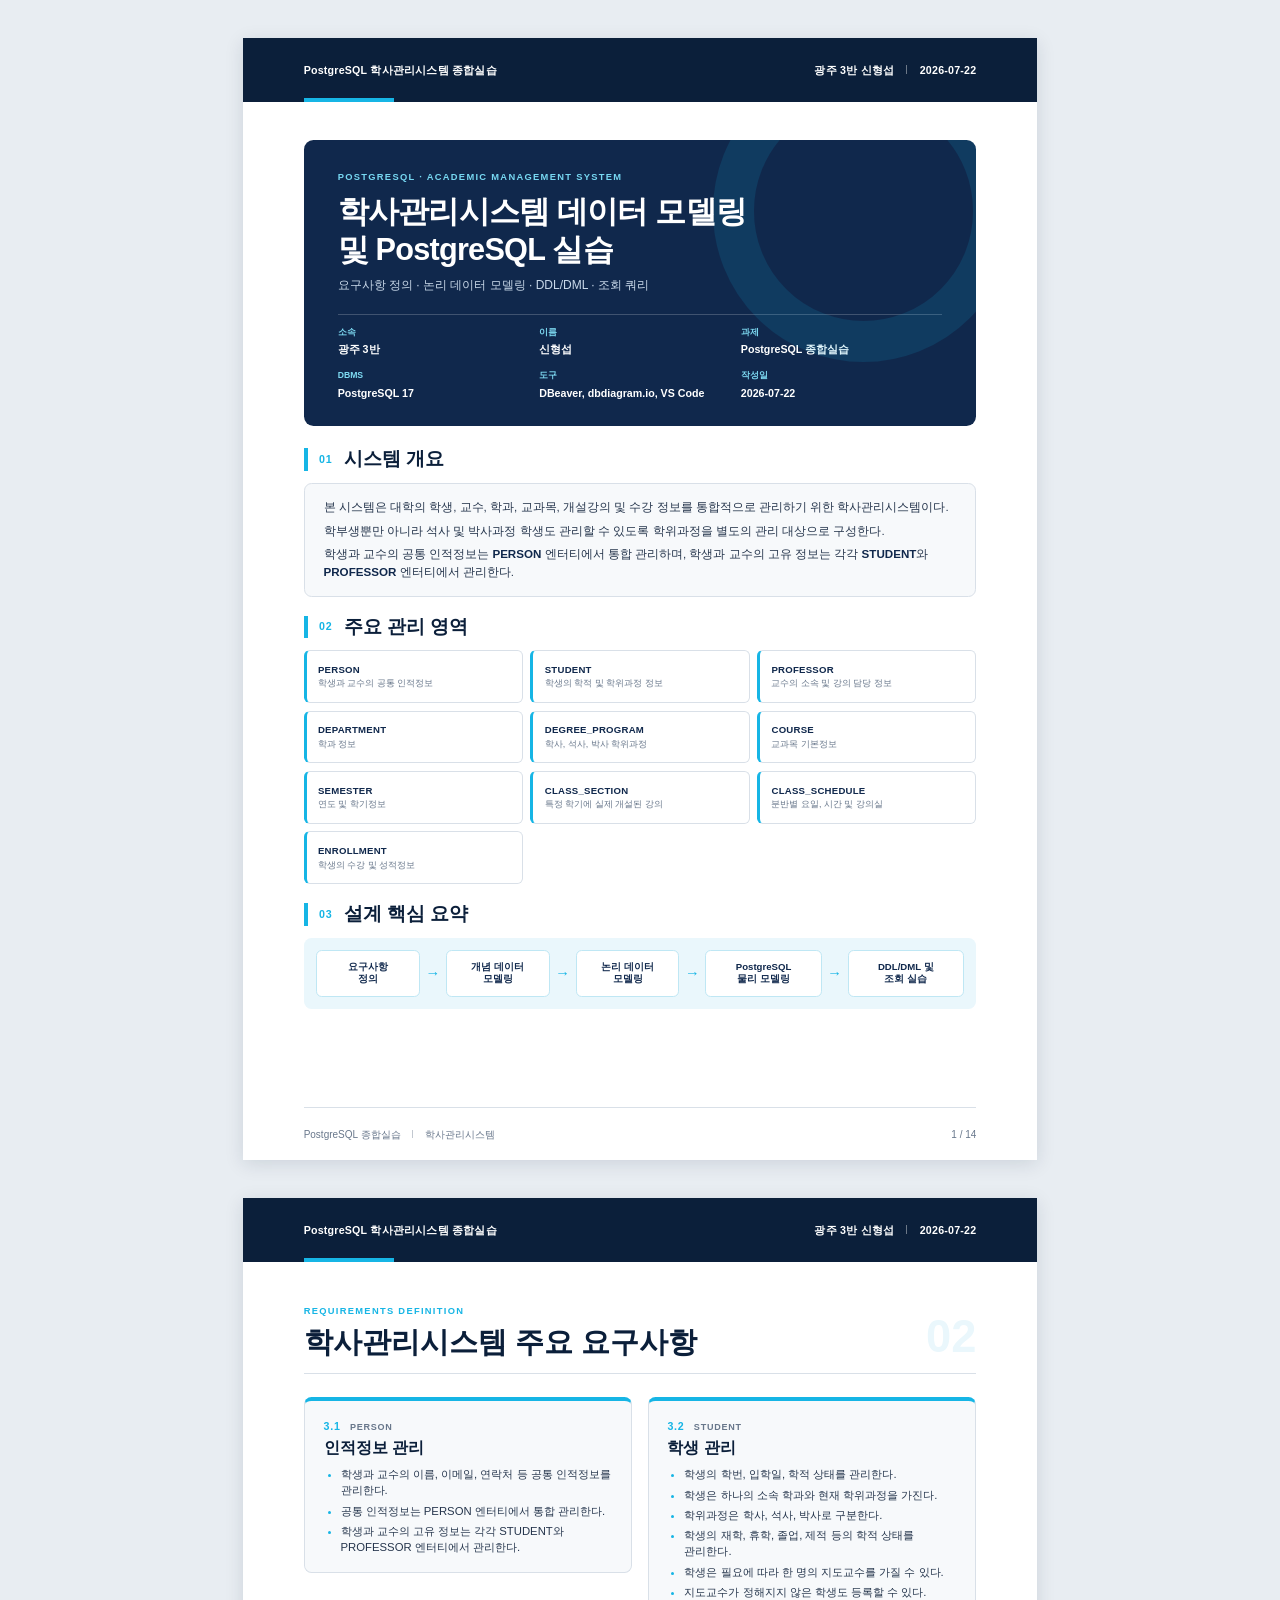
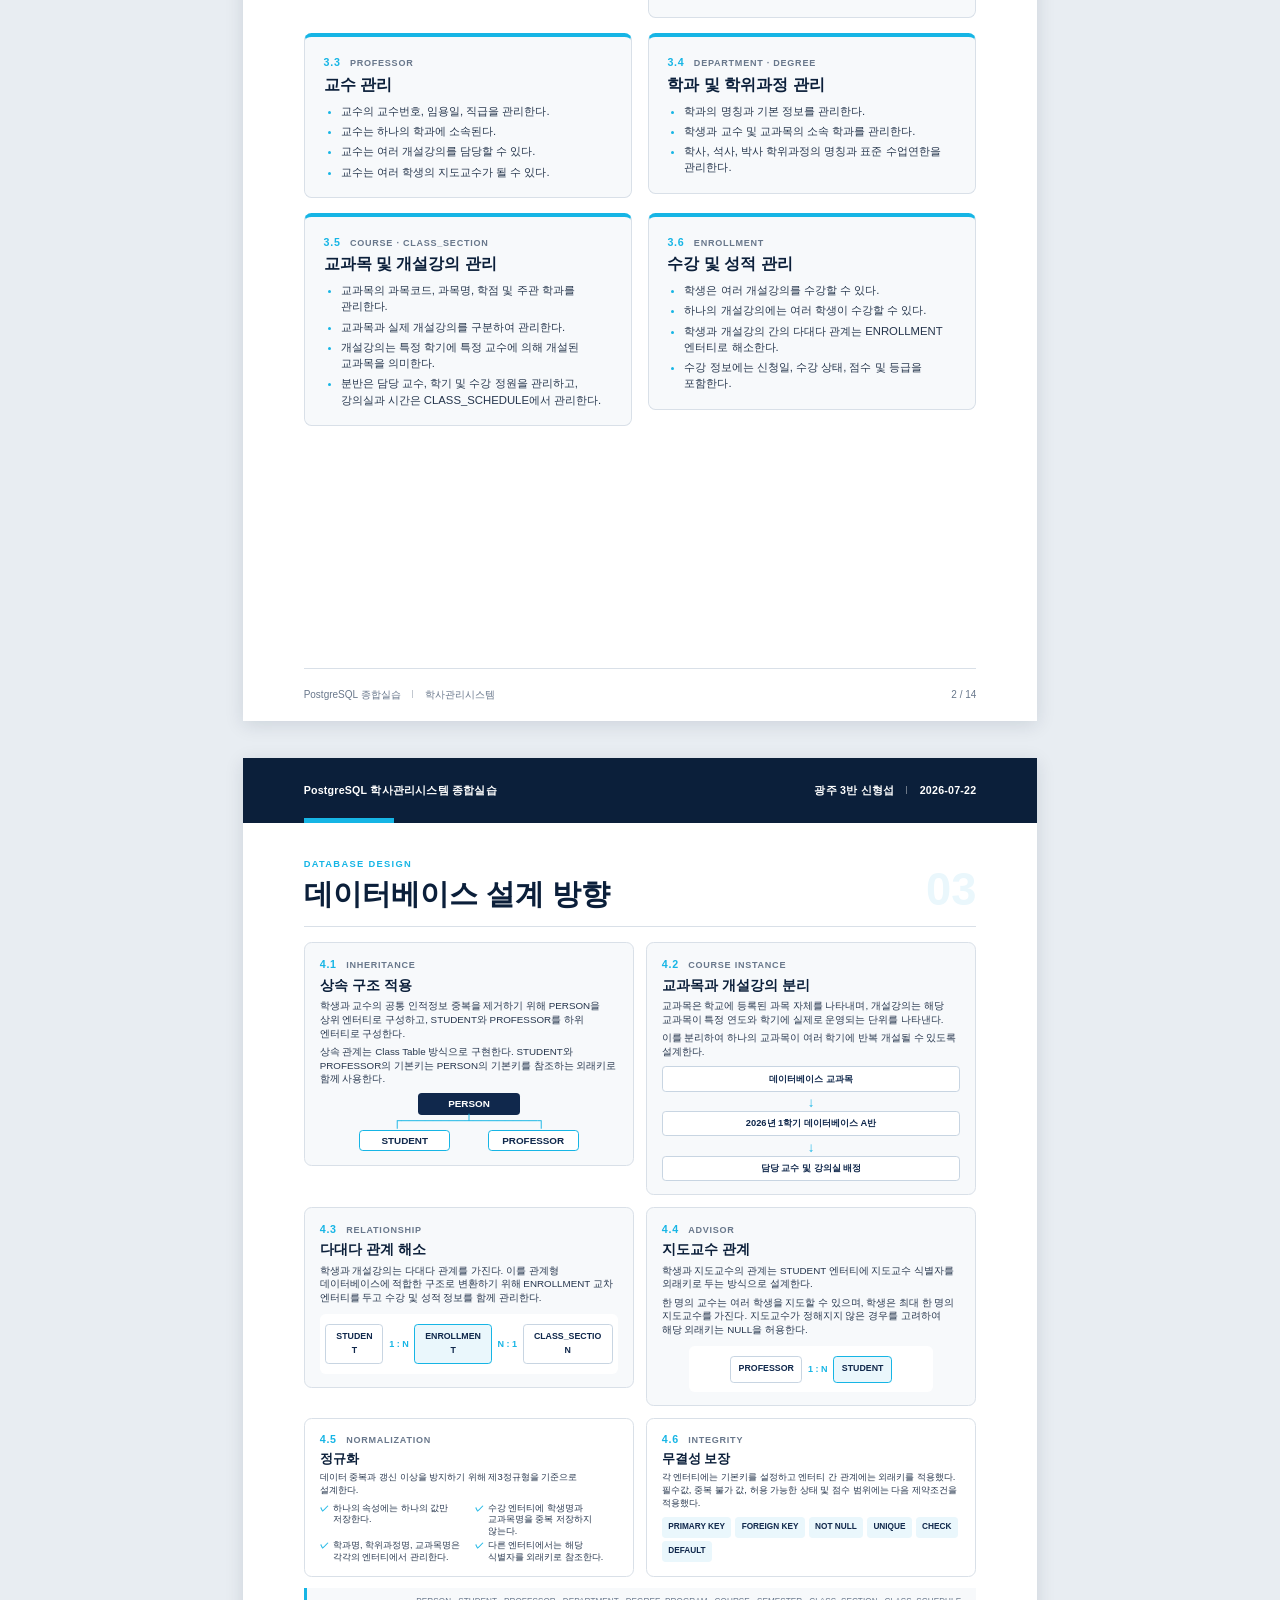
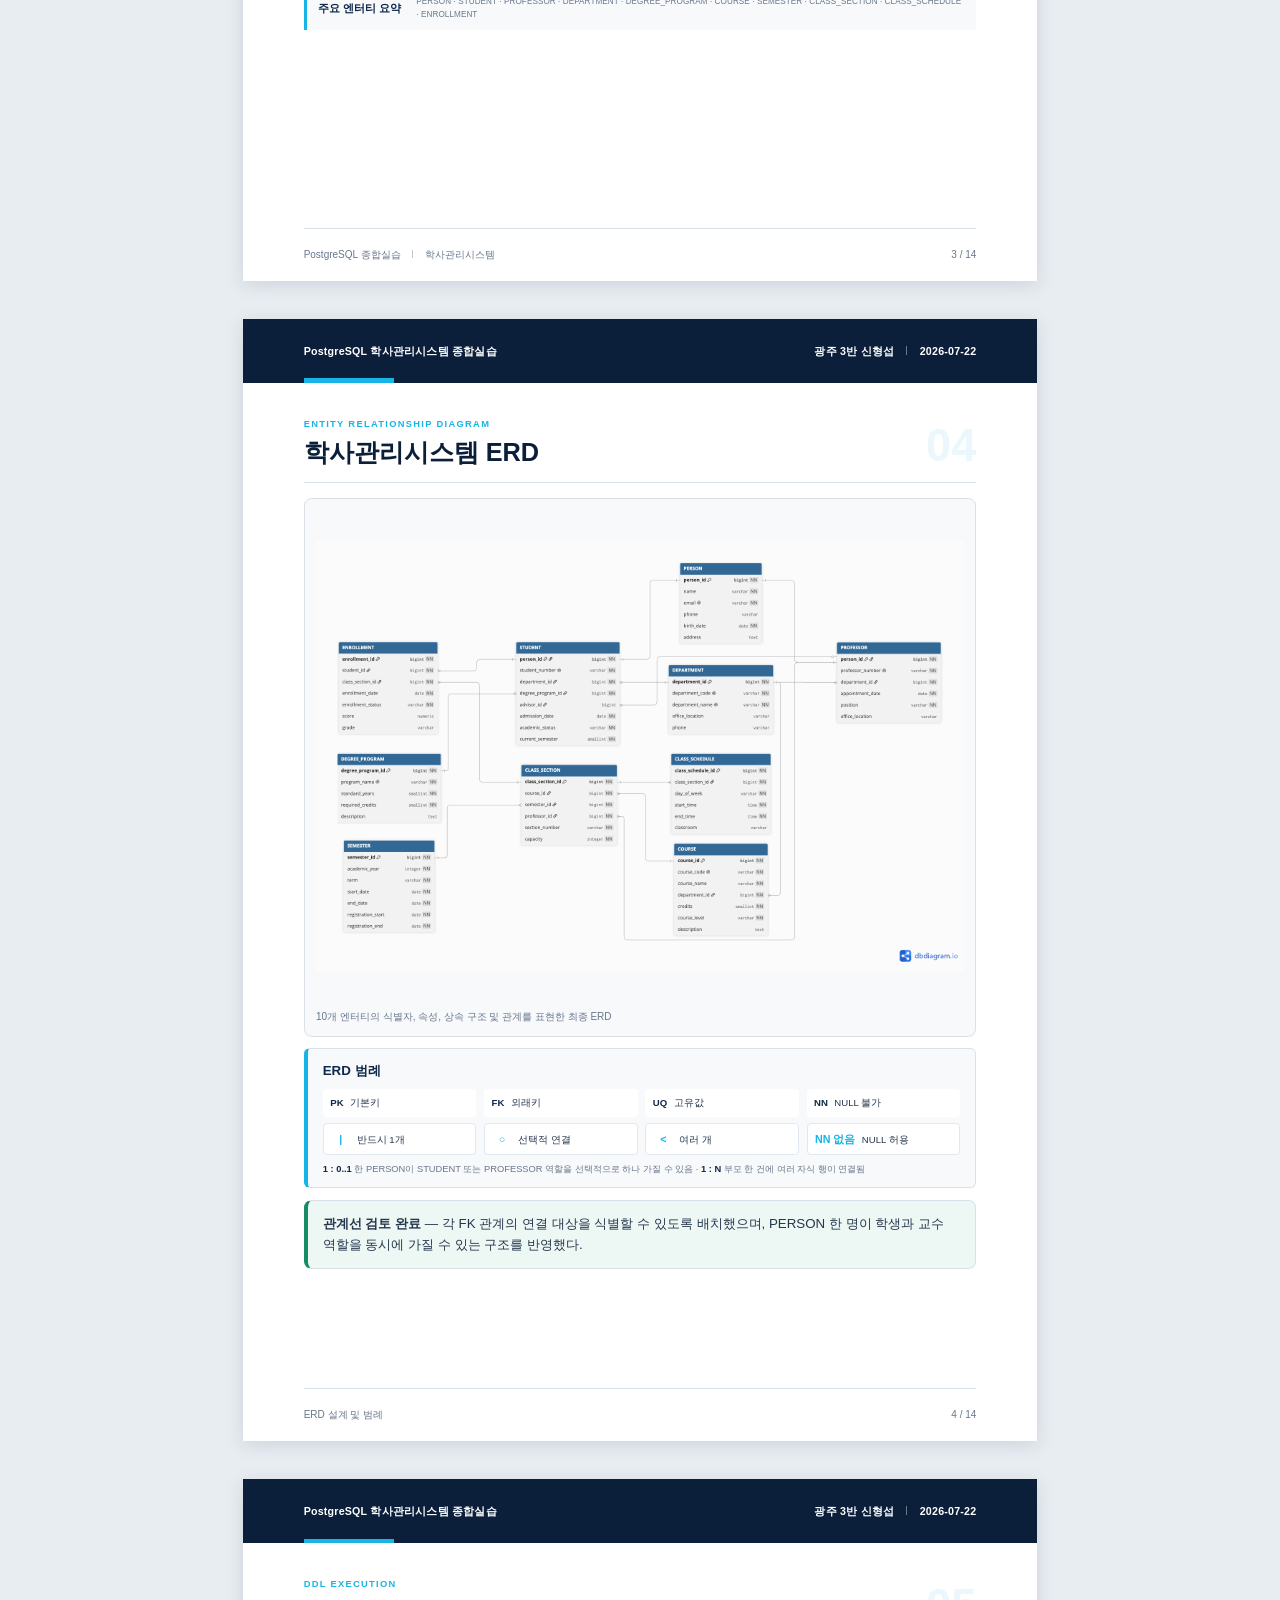
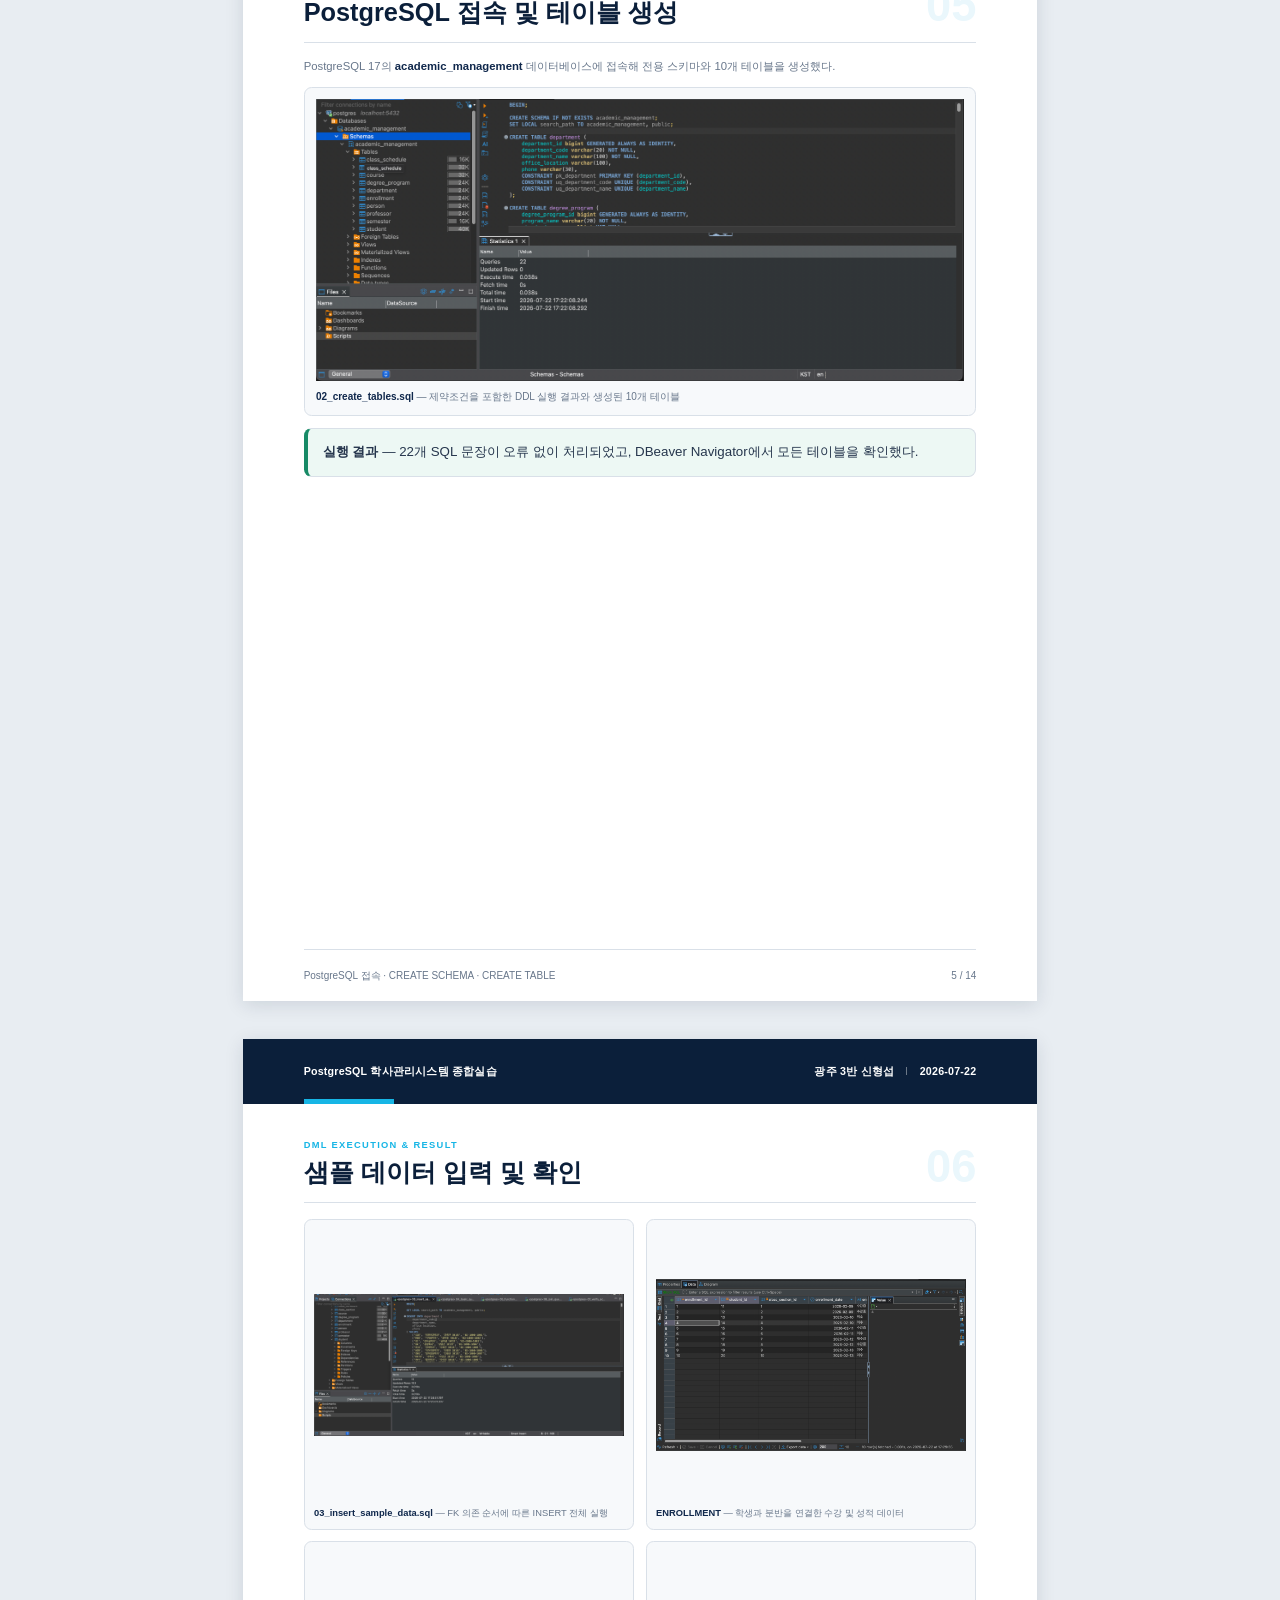
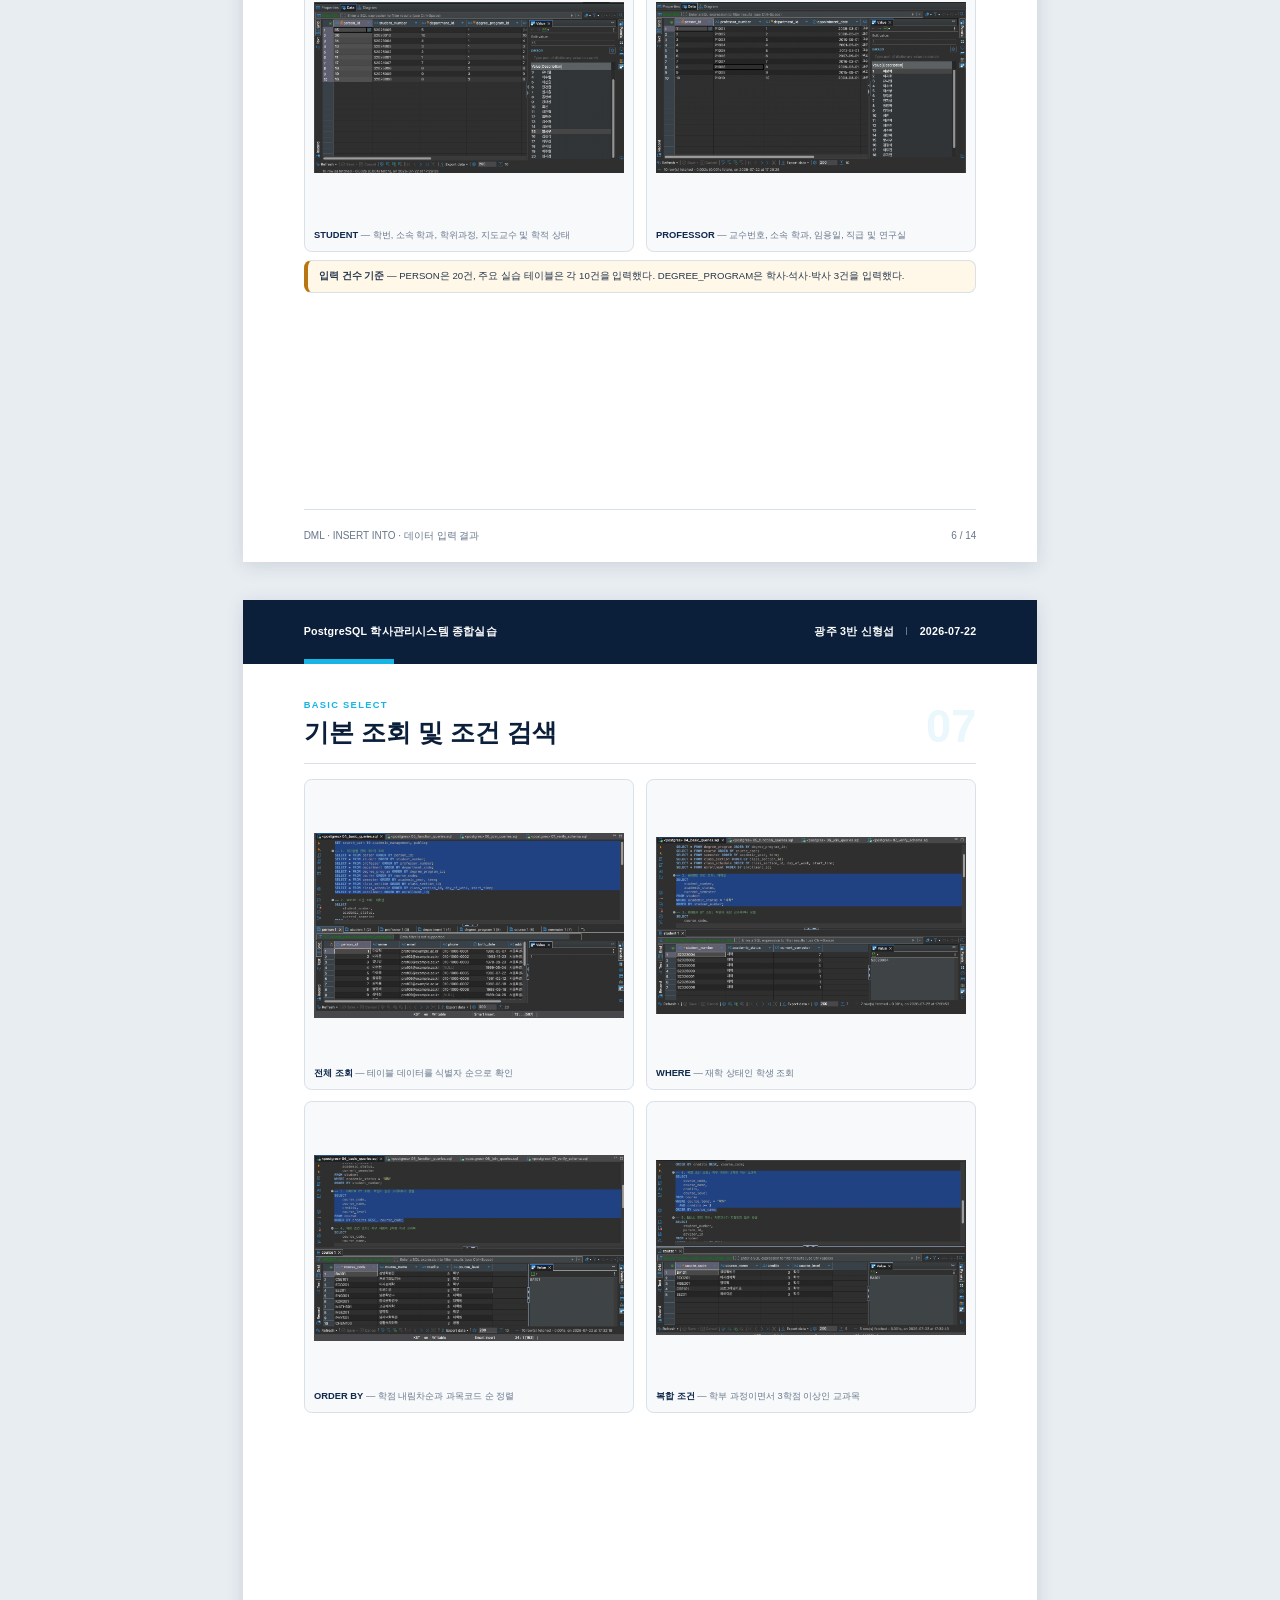
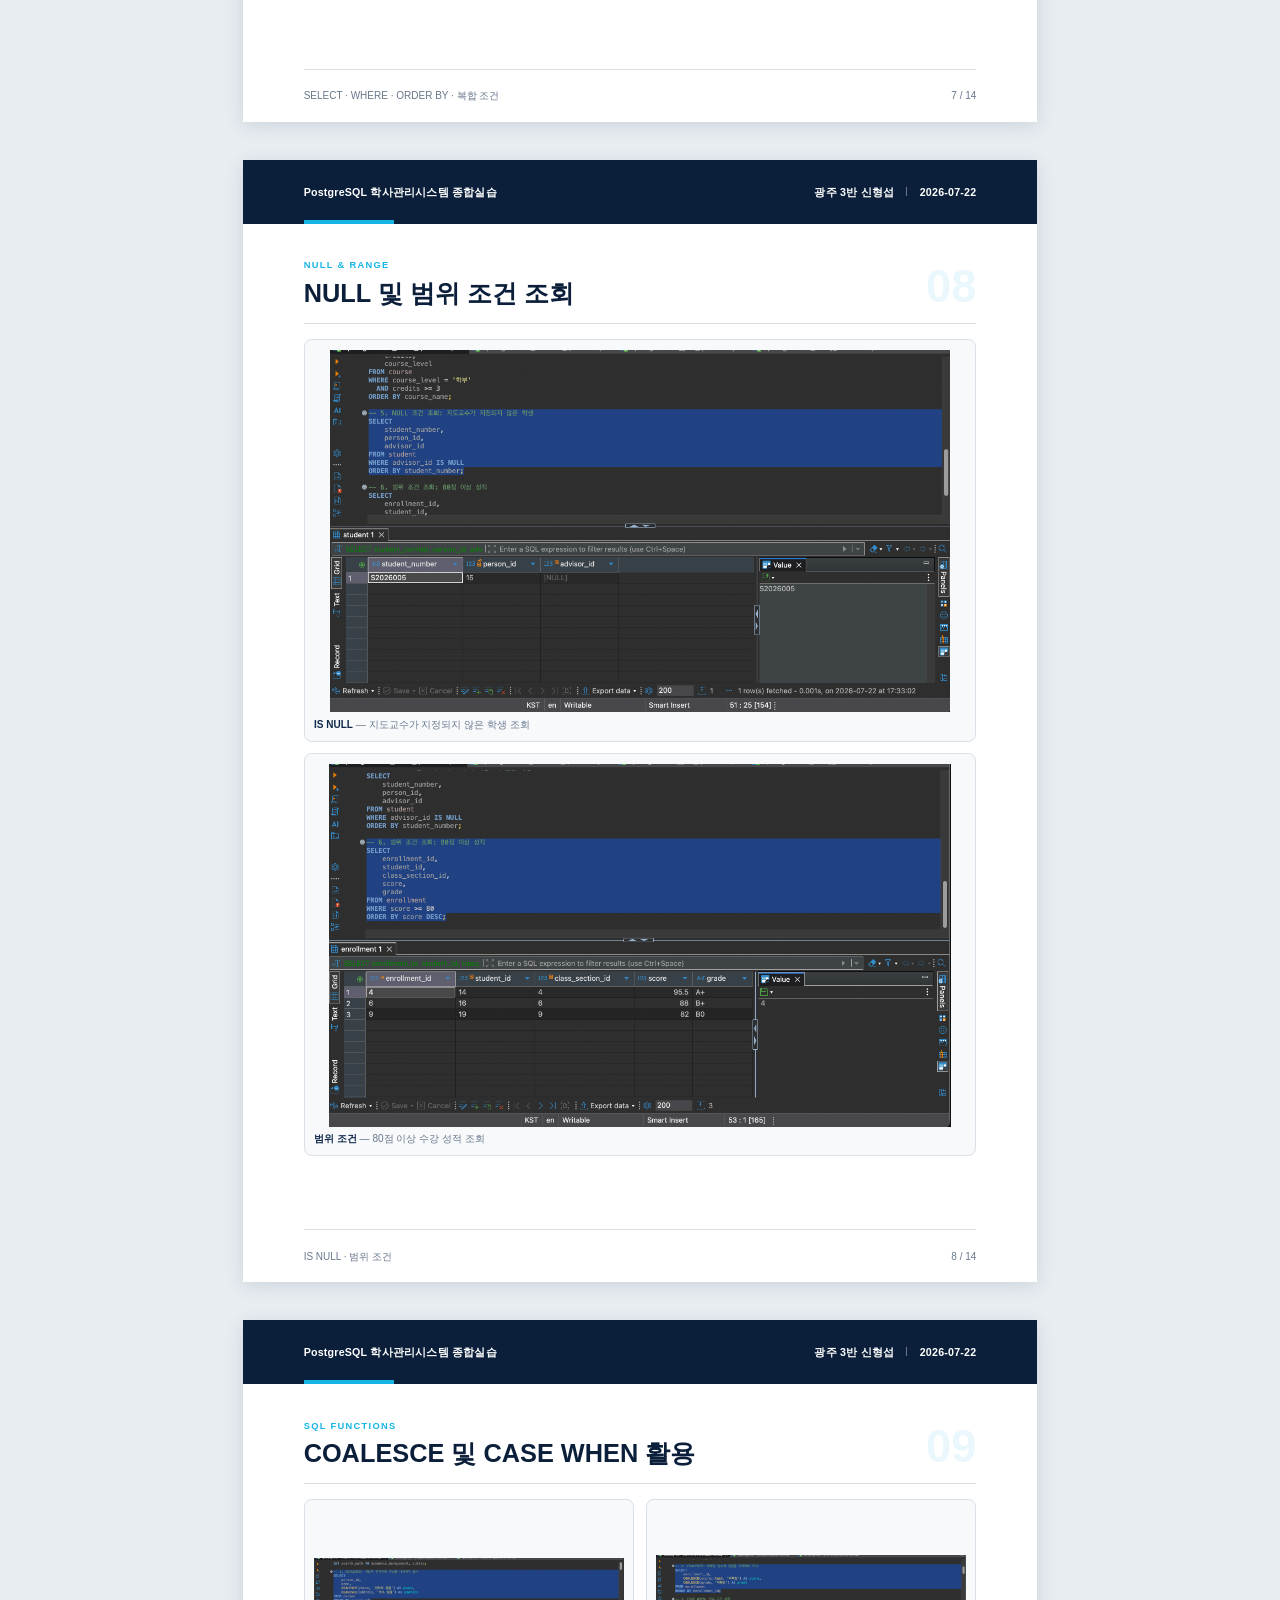
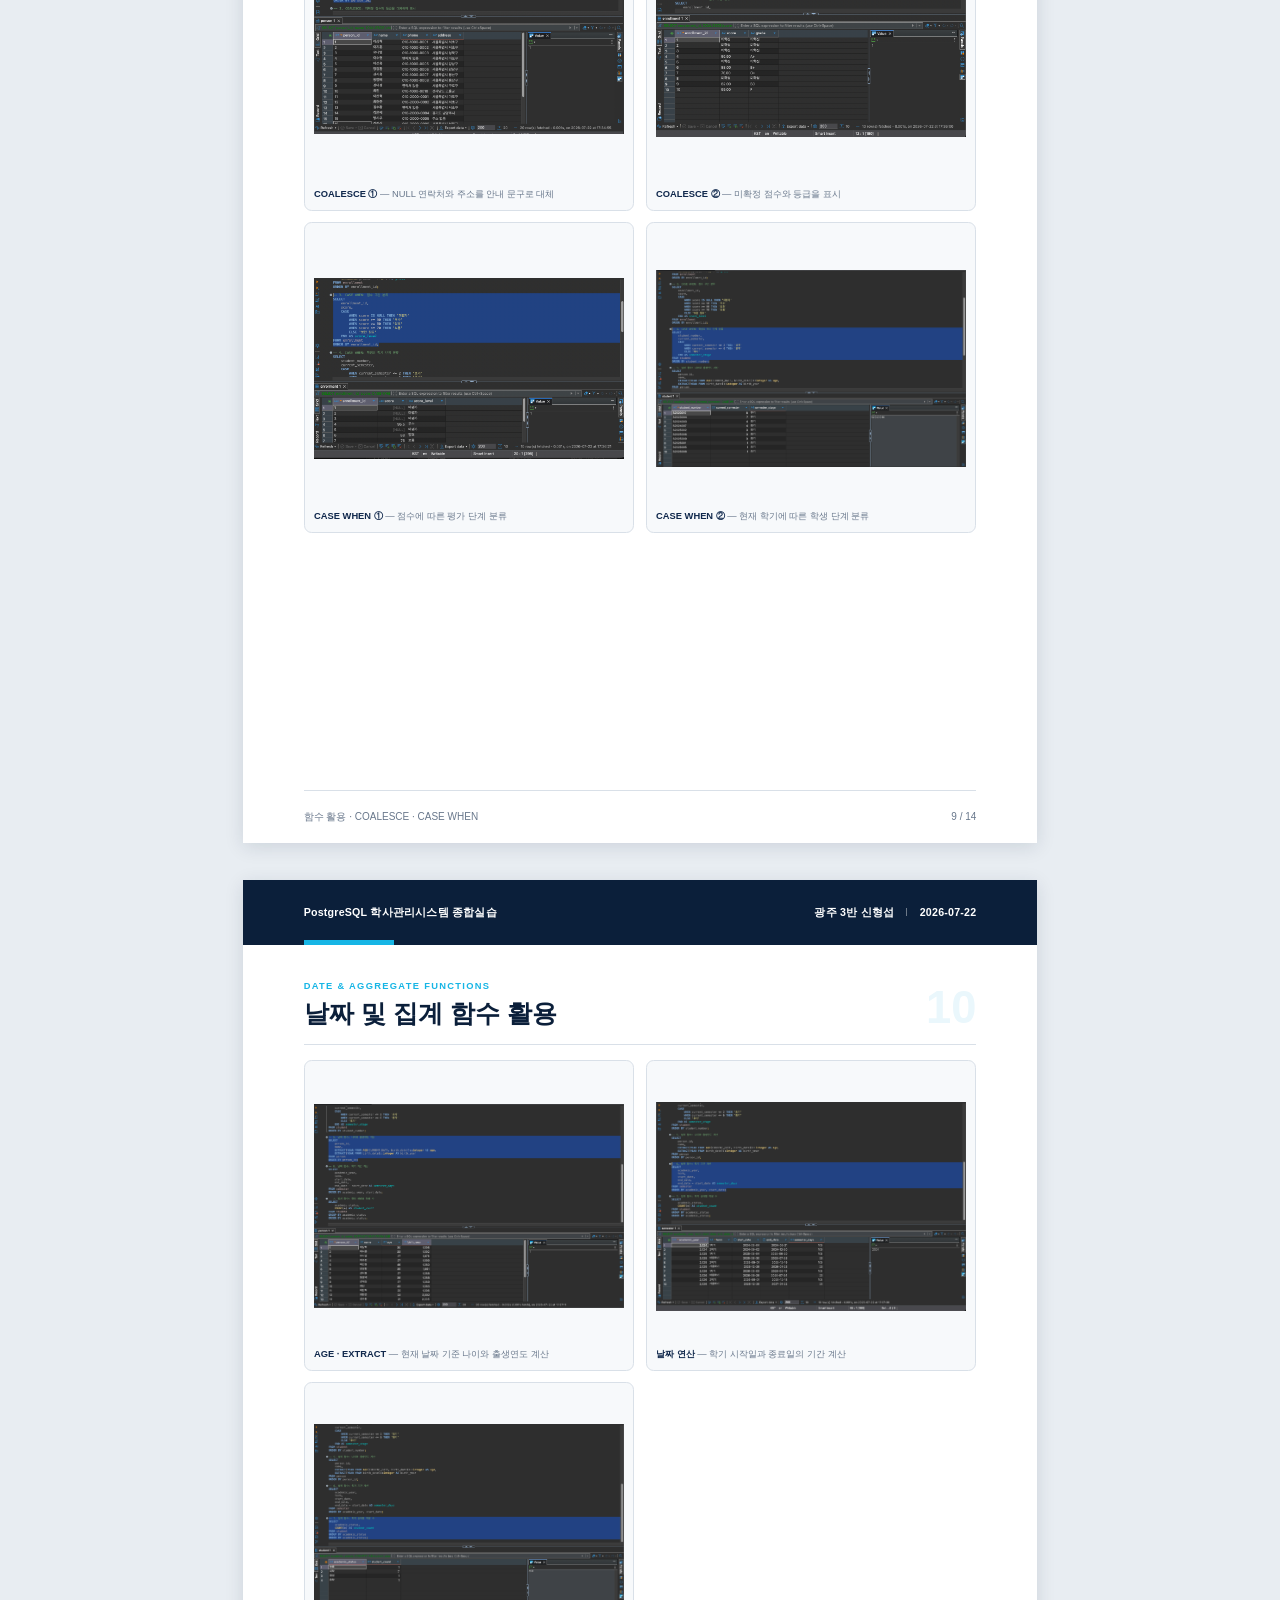
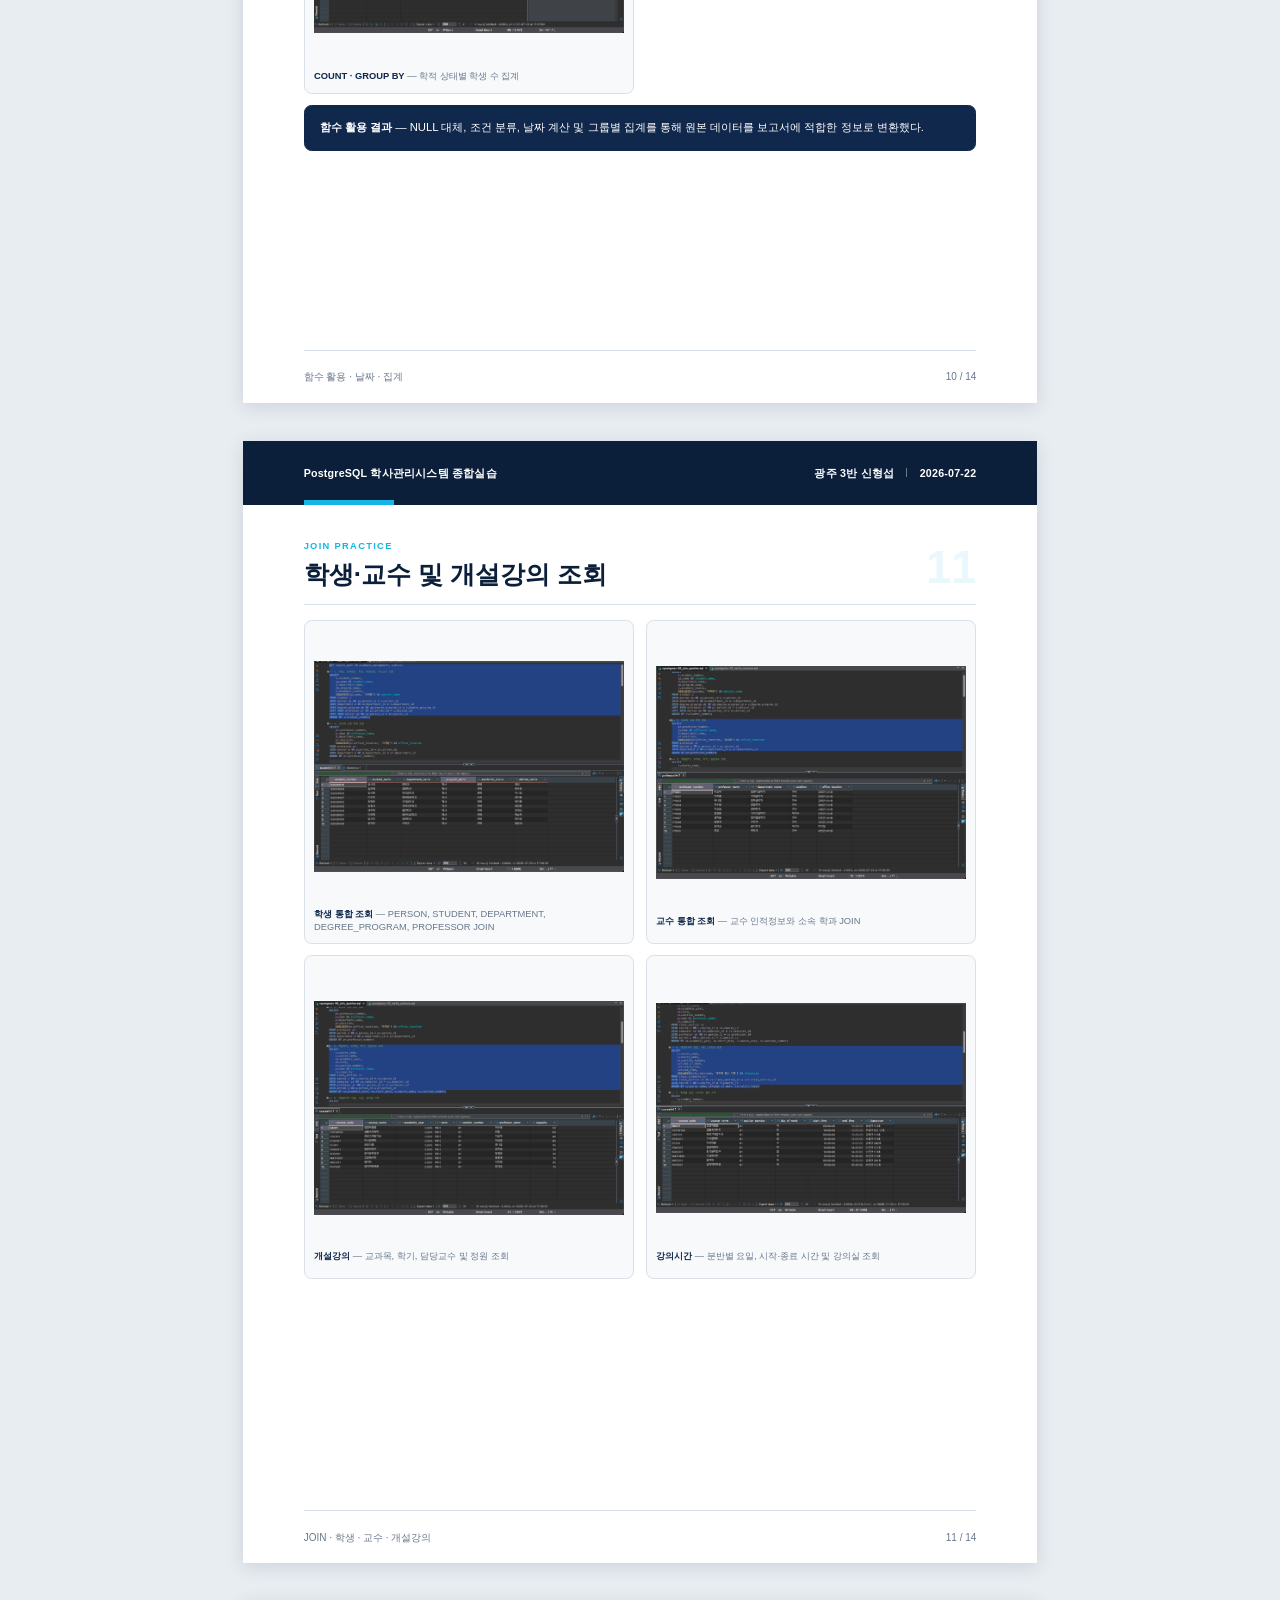
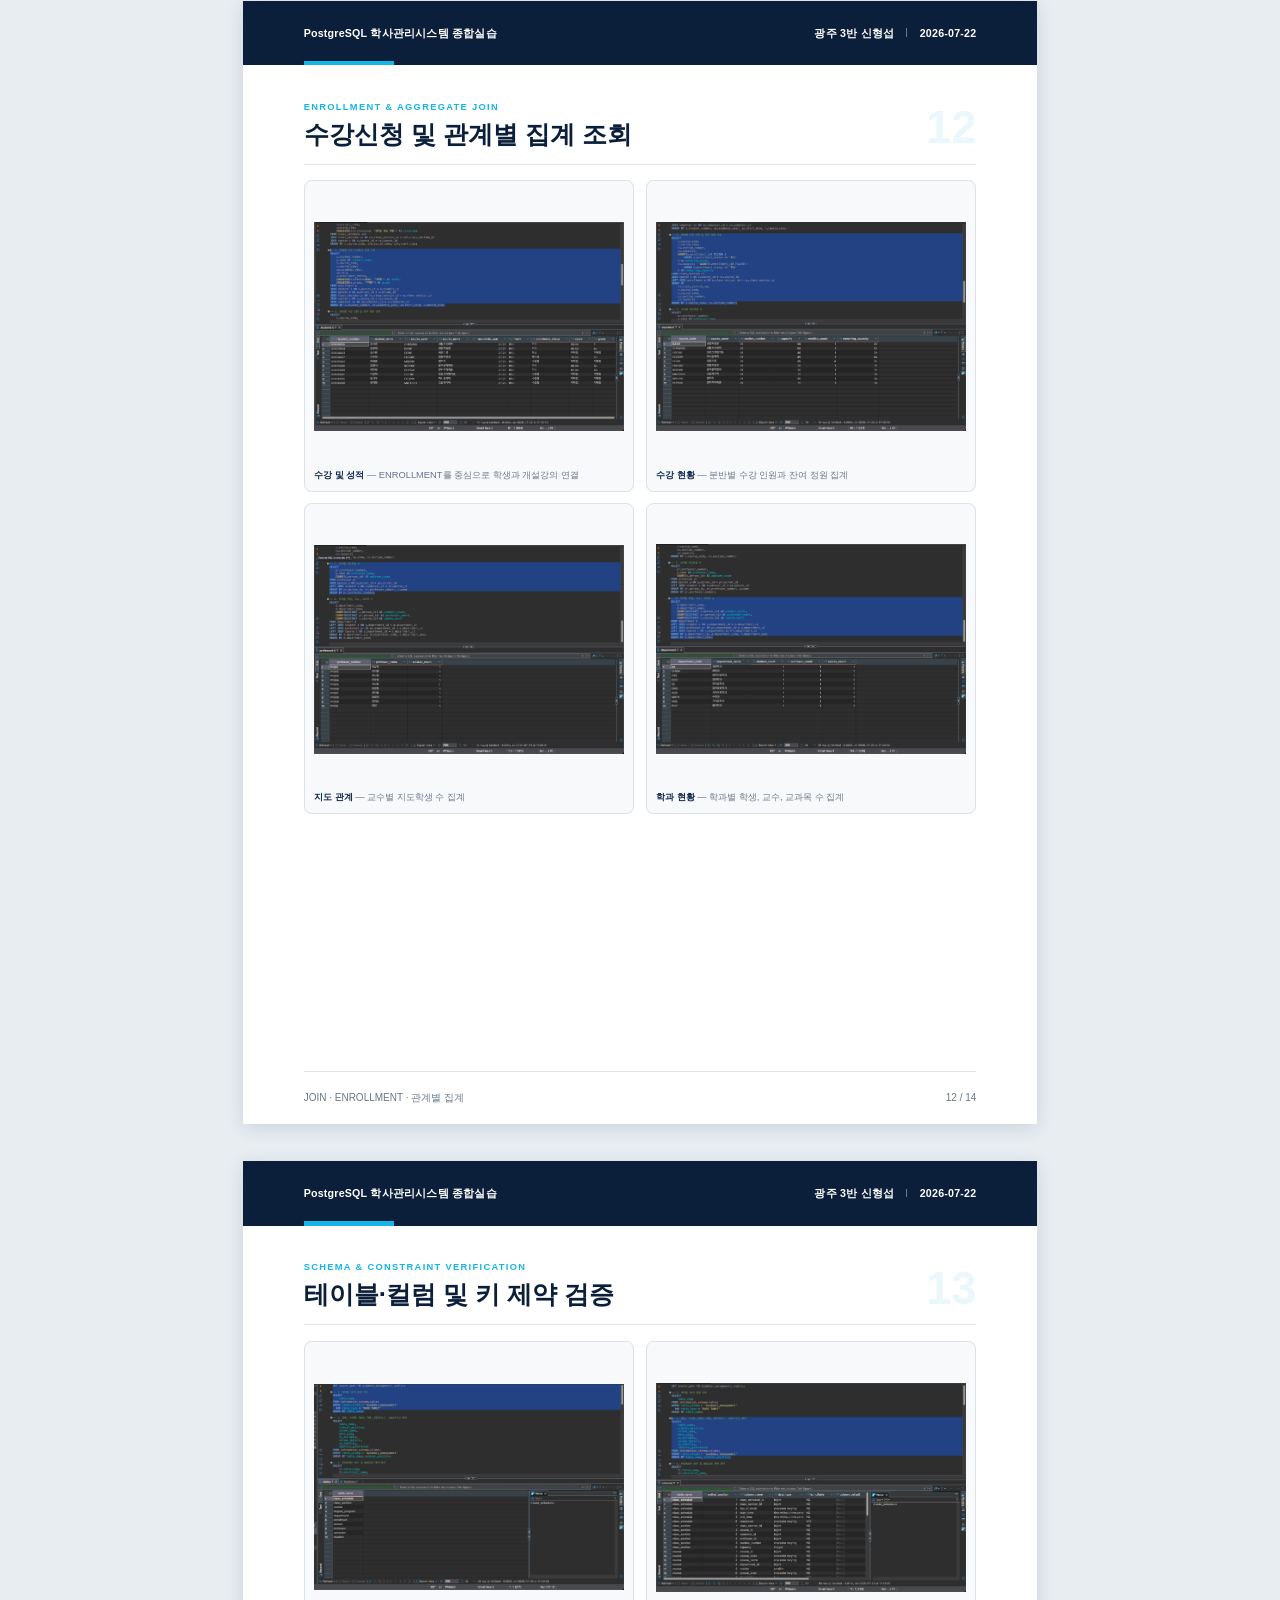
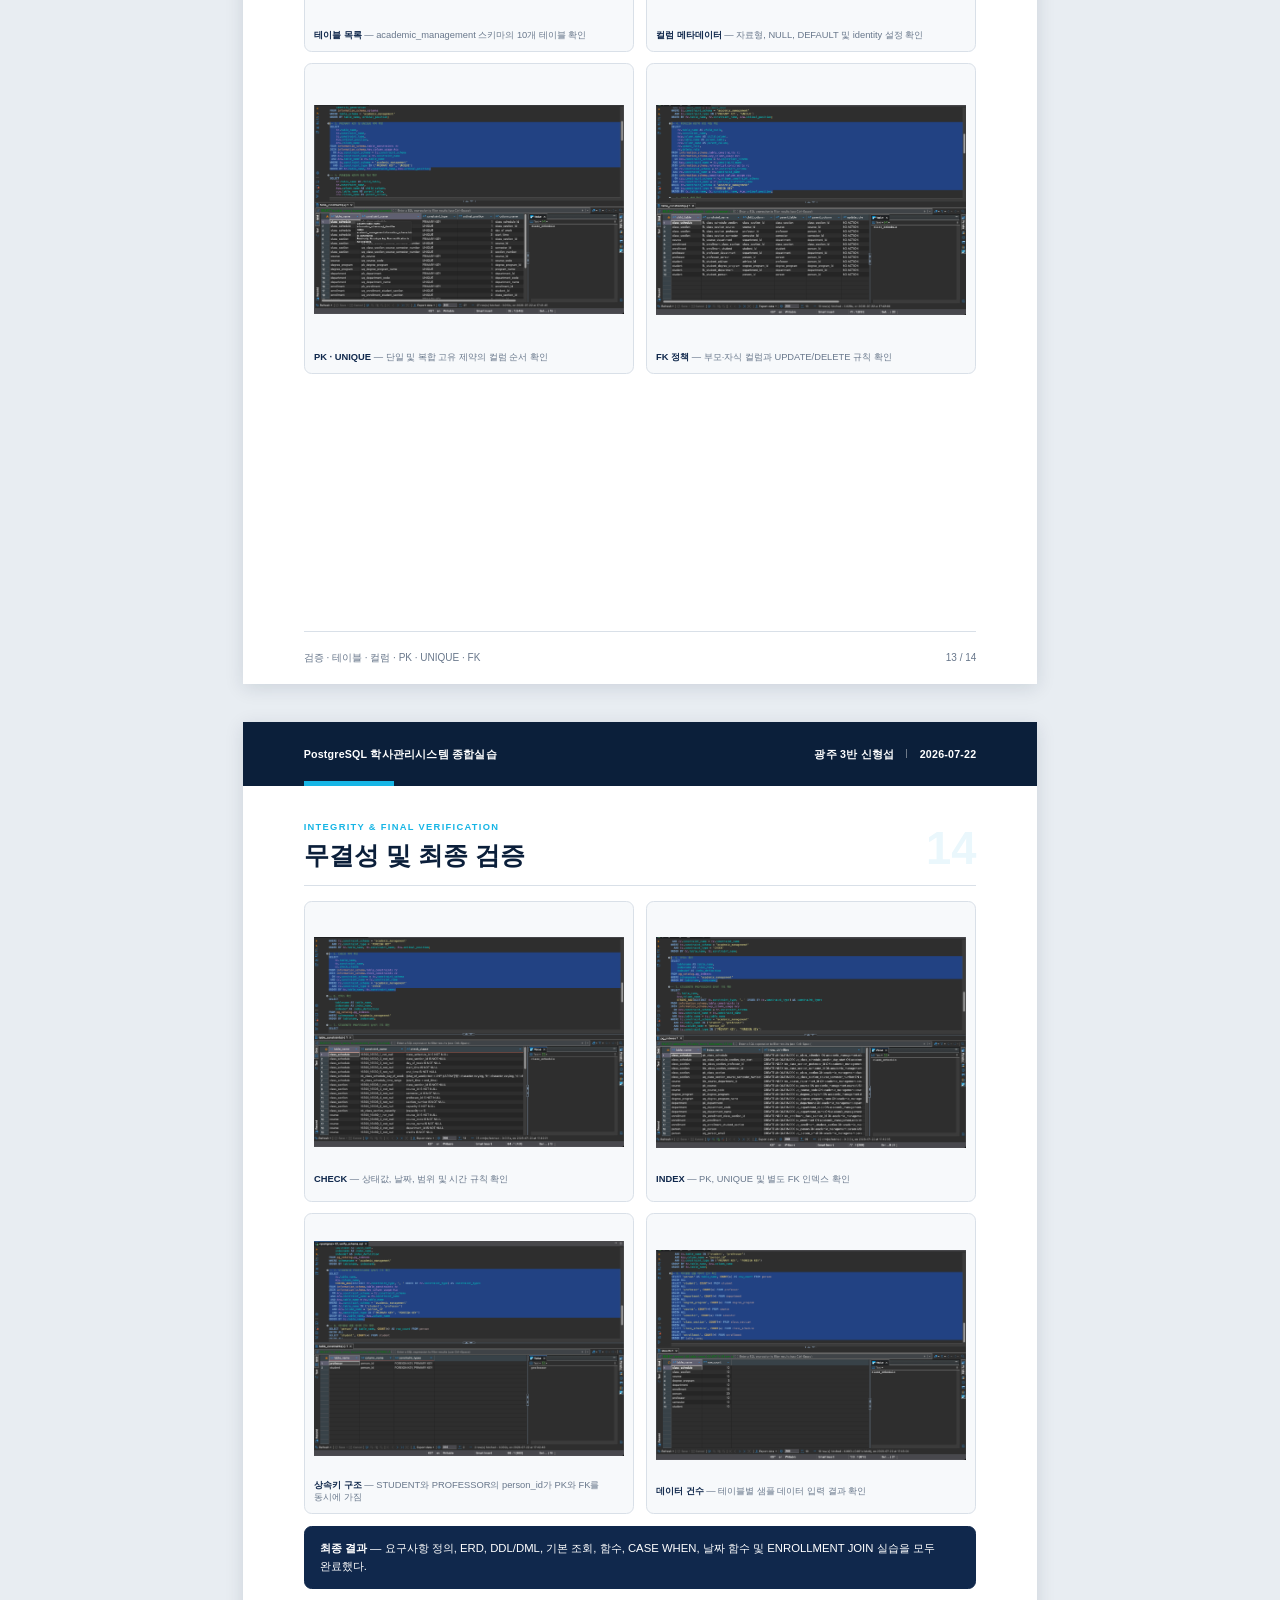
==== commit 06dc6e60: "updated@" ====
--- a/report/index.html
+++ b/report/index.html
@@ -9,7 +9,7 @@
 <body>
   <main class="report">
     <!-- PAGE 1: 표지 및 전체 개요 -->
-    <section class="page" aria-label="1페이지: 시스템 개요">
+    <section class="page overview-page" aria-label="1페이지: 시스템 개요">
       <header class="page-header">
         <span>PostgreSQL 학사관리시스템 종합실습</span>
         <span>광주 3반 신형섭 <i></i> 2026-07-22</span>
@@ -69,7 +69,7 @@
 
       <footer class="page-footer">
         <span>PostgreSQL 종합실습 <i></i> 학사관리시스템</span>
-        <span>1 / 22</span>
+        <span>1 / 14</span>
       </footer>
     </section>
 
@@ -157,7 +157,7 @@
 
       <footer class="page-footer">
         <span>PostgreSQL 종합실습 <i></i> 학사관리시스템</span>
-        <span>2 / 22</span>
+        <span>2 / 14</span>
       </footer>
     </section>
 
@@ -240,15 +240,11 @@
           <p>PERSON · STUDENT · PROFESSOR · DEPARTMENT · DEGREE_PROGRAM · COURSE · SEMESTER · CLASS_SECTION · CLASS_SCHEDULE · ENROLLMENT</p>
         </section>
 
-        <figure class="erd-frame">
-          <img src="images/ERD.png" alt="학사관리시스템 논리 ERD 미리보기">
-          <figcaption class="result-caption"><strong>학사관리시스템 논리 ERD</strong><span>전체 크기 ERD와 범례는 다음 페이지에 수록</span></figcaption>
-        </figure>
       </div>
 
       <footer class="page-footer">
         <span>PostgreSQL 종합실습 <i></i> 학사관리시스템</span>
-        <span>3 / 22</span>
+        <span>3 / 14</span>
       </footer>
     </section>
 
@@ -263,12 +259,17 @@
         </figure>
         <section class="erd-legend" aria-label="ERD 범례">
           <h2>ERD 범례</h2>
-          <div><span><b>🔑 PK</b> 기본키</span><span><b>🔗 FK</b> 외래키</span><span><b>UQ</b> 고유 제약</span><span><b>NN</b> 필수값</span></div>
-          <p><strong>1 : 0..1</strong> PERSON과 STUDENT/PROFESSOR의 선택적 역할 관계 · <strong>1 : N</strong> 부모 한 건에 여러 자식 행이 연결되는 관계</p>
+          <div class="legend-keys">
+            <span><b>PK</b> 기본키</span><span><b>FK</b> 외래키</span><span><b>UQ</b> 고유값</span><span><b>NN</b> NULL 불가</span>
+          </div>
+          <div class="legend-lines" aria-label="관계선 기호">
+            <span><b>|</b> 반드시 1개</span><span><b>○</b> 선택적 연결</span><span><b>&lt;</b> 여러 개</span><span><b>NN 없음</b> NULL 허용</span>
+          </div>
+          <p><strong>1 : 0..1</strong> 한 PERSON이 STUDENT 또는 PROFESSOR 역할을 선택적으로 하나 가질 수 있음 · <strong>1 : N</strong> 부모 한 건에 여러 자식 행이 연결됨</p>
         </section>
         <div class="status-card"><strong>관계선 검토 완료</strong> — 각 FK 관계의 연결 대상을 식별할 수 있도록 배치했으며, PERSON 한 명이 학생과 교수 역할을 동시에 가질 수 있는 구조를 반영했다.</div>
       </div>
-      <footer class="page-footer"><span>ERD 설계 및 범례</span><span>4 / 22</span></footer>
+      <footer class="page-footer"><span>ERD 설계 및 범례</span><span>4 / 14</span></footer>
     </section>
 
     <!-- PAGE 5: DDL -->
@@ -283,159 +284,107 @@
         </figure>
         <div class="status-card"><strong>실행 결과</strong> — 22개 SQL 문장이 오류 없이 처리되었고, DBeaver Navigator에서 모든 테이블을 확인했다.</div>
       </div>
-      <footer class="page-footer"><span>PostgreSQL 접속 · CREATE SCHEMA · CREATE TABLE</span><span>5 / 22</span></footer>
-    </section>
-
-    <!-- PAGE 6: DML execution -->
-    <section class="page evidence-page" aria-label="6페이지: 샘플 데이터 입력">
-      <header class="page-header"><span>PostgreSQL 학사관리시스템 종합실습</span><span>광주 3반 신형섭 <i></i> 2026-07-22</span></header>
-      <div class="page-body">
-        <div class="page-heading"><div><span class="eyebrow">DML EXECUTION</span><h1>샘플 데이터 입력 및 확인</h1></div><strong>06</strong></div>
-        <div class="evidence-grid two">
+      <footer class="page-footer"><span>PostgreSQL 접속 · CREATE SCHEMA · CREATE TABLE</span><span>5 / 14</span></footer>
+    </section>
+
+    <!-- PAGE 6: DML execution and data -->
+    <section class="page evidence-page" aria-label="6페이지: 샘플 데이터 입력 및 확인">
+      <header class="page-header"><span>PostgreSQL 학사관리시스템 종합실습</span><span>광주 3반 신형섭 <i></i> 2026-07-22</span></header>
+      <div class="page-body">
+        <div class="page-heading"><div><span class="eyebrow">DML EXECUTION &amp; RESULT</span><h1>샘플 데이터 입력 및 확인</h1></div><strong>06</strong></div>
+        <div class="evidence-grid four">
           <figure class="result-figure"><img src="images/03_insert_1.png" alt="샘플 데이터 INSERT 실행 결과"><figcaption class="result-caption"><strong>03_insert_sample_data.sql</strong> — FK 의존 순서에 따른 INSERT 전체 실행</figcaption></figure>
           <figure class="result-figure"><img src="images/03_insert_enrollment.png" alt="ENROLLMENT 샘플 데이터"><figcaption class="result-caption"><strong>ENROLLMENT</strong> — 학생과 분반을 연결한 수강 및 성적 데이터</figcaption></figure>
-        </div>
-        <div class="notice-card compact-notice"><strong>입력 건수 기준</strong> — PERSON은 20건, 주요 실습 테이블은 각 10건을 입력했다. DEGREE_PROGRAM은 UNIQUE 및 허용값이 학사·석사·박사로 제한되어 3건을 입력했다.</div>
-      </div>
-      <footer class="page-footer"><span>DML · INSERT INTO</span><span>6 / 22</span></footer>
-    </section>
-
-    <!-- PAGE 7: DML data -->
-    <section class="page evidence-page" aria-label="7페이지: 학생 및 교수 데이터">
-      <header class="page-header"><span>PostgreSQL 학사관리시스템 종합실습</span><span>광주 3반 신형섭 <i></i> 2026-07-22</span></header>
-      <div class="page-body">
-        <div class="page-heading"><div><span class="eyebrow">DML RESULT</span><h1>학생 및 교수 데이터</h1></div><strong>07</strong></div>
-        <div class="evidence-grid two">
           <figure class="result-figure"><img src="images/03_insert_student.png" alt="STUDENT 샘플 데이터"><figcaption class="result-caption"><strong>STUDENT</strong> — 학번, 소속 학과, 학위과정, 지도교수 및 학적 상태</figcaption></figure>
           <figure class="result-figure"><img src="images/03_insert_professor.png" alt="PROFESSOR 샘플 데이터"><figcaption class="result-caption"><strong>PROFESSOR</strong> — 교수번호, 소속 학과, 임용일, 직급 및 연구실</figcaption></figure>
         </div>
-      </div>
-      <footer class="page-footer"><span>DML · 데이터 입력 결과</span><span>7 / 22</span></footer>
-    </section>
-
-    <!-- PAGE 8-10: basic queries -->
-    <section class="page evidence-page" aria-label="8페이지: 기본 조회 1">
-      <header class="page-header"><span>PostgreSQL 학사관리시스템 종합실습</span><span>광주 3반 신형섭 <i></i> 2026-07-22</span></header>
-      <div class="page-body"><div class="page-heading"><div><span class="eyebrow">BASIC SELECT</span><h1>기본 조회 및 조건 검색</h1></div><strong>08</strong></div><div class="evidence-grid two">
+        <div class="notice-card compact-notice"><strong>입력 건수 기준</strong> — PERSON은 20건, 주요 실습 테이블은 각 10건을 입력했다. DEGREE_PROGRAM은 학사·석사·박사 3건을 입력했다.</div>
+      </div>
+      <footer class="page-footer"><span>DML · INSERT INTO · 데이터 입력 결과</span><span>6 / 14</span></footer>
+    </section>
+
+    <!-- PAGE 7-8: basic queries -->
+    <section class="page evidence-page" aria-label="7페이지: 기본 조회 및 정렬">
+      <header class="page-header"><span>PostgreSQL 학사관리시스템 종합실습</span><span>광주 3반 신형섭 <i></i> 2026-07-22</span></header>
+      <div class="page-body"><div class="page-heading"><div><span class="eyebrow">BASIC SELECT</span><h1>기본 조회 및 조건 검색</h1></div><strong>07</strong></div><div class="evidence-grid four">
         <figure class="result-figure"><img src="images/04_basic_1.png" alt="전체 데이터 조회"><figcaption class="result-caption"><strong>전체 조회</strong> — 테이블 데이터를 식별자 순으로 확인</figcaption></figure>
         <figure class="result-figure"><img src="images/04_basic_2.png" alt="WHERE 조건 조회"><figcaption class="result-caption"><strong>WHERE</strong> — 재학 상태인 학생 조회</figcaption></figure>
-      </div></div><footer class="page-footer"><span>SELECT · WHERE</span><span>8 / 22</span></footer>
-    </section>
-
-    <section class="page evidence-page" aria-label="9페이지: 기본 조회 2">
-      <header class="page-header"><span>PostgreSQL 학사관리시스템 종합실습</span><span>광주 3반 신형섭 <i></i> 2026-07-22</span></header>
-      <div class="page-body"><div class="page-heading"><div><span class="eyebrow">FILTER &amp; SORT</span><h1>정렬 및 복합 조건 조회</h1></div><strong>09</strong></div><div class="evidence-grid two">
         <figure class="result-figure"><img src="images/04_basic_3.png" alt="ORDER BY 정렬 조회"><figcaption class="result-caption"><strong>ORDER BY</strong> — 학점 내림차순과 과목코드 순 정렬</figcaption></figure>
         <figure class="result-figure"><img src="images/04_basic_4.png" alt="복합 조건 조회"><figcaption class="result-caption"><strong>복합 조건</strong> — 학부 과정이면서 3학점 이상인 교과목</figcaption></figure>
-      </div></div><footer class="page-footer"><span>ORDER BY · 복합 조건</span><span>9 / 22</span></footer>
-    </section>
-
-    <section class="page evidence-page" aria-label="10페이지: 기본 조회 3">
-      <header class="page-header"><span>PostgreSQL 학사관리시스템 종합실습</span><span>광주 3반 신형섭 <i></i> 2026-07-22</span></header>
-      <div class="page-body"><div class="page-heading"><div><span class="eyebrow">NULL &amp; RANGE</span><h1>NULL 및 범위 조건 조회</h1></div><strong>10</strong></div><div class="evidence-grid two">
+      </div></div><footer class="page-footer"><span>SELECT · WHERE · ORDER BY · 복합 조건</span><span>7 / 14</span></footer>
+    </section>
+
+    <section class="page evidence-page" aria-label="8페이지: NULL 및 범위 조건 조회">
+      <header class="page-header"><span>PostgreSQL 학사관리시스템 종합실습</span><span>광주 3반 신형섭 <i></i> 2026-07-22</span></header>
+      <div class="page-body"><div class="page-heading"><div><span class="eyebrow">NULL &amp; RANGE</span><h1>NULL 및 범위 조건 조회</h1></div><strong>08</strong></div><div class="evidence-grid two">
         <figure class="result-figure"><img src="images/04_basic_5.png" alt="NULL 조건 조회"><figcaption class="result-caption"><strong>IS NULL</strong> — 지도교수가 지정되지 않은 학생 조회</figcaption></figure>
         <figure class="result-figure"><img src="images/04_basic_6.png" alt="점수 범위 조건 조회"><figcaption class="result-caption"><strong>범위 조건</strong> — 80점 이상 수강 성적 조회</figcaption></figure>
-      </div></div><footer class="page-footer"><span>IS NULL · 범위 조건</span><span>10 / 22</span></footer>
-    </section>
-
-    <!-- PAGE 11-14: functions -->
-    <section class="page evidence-page" aria-label="11페이지: COALESCE">
-      <header class="page-header"><span>PostgreSQL 학사관리시스템 종합실습</span><span>광주 3반 신형섭 <i></i> 2026-07-22</span></header>
-      <div class="page-body"><div class="page-heading"><div><span class="eyebrow">SQL FUNCTIONS</span><h1>COALESCE 활용</h1></div><strong>11</strong></div><div class="evidence-grid two">
+      </div></div><footer class="page-footer"><span>IS NULL · 범위 조건</span><span>8 / 14</span></footer>
+    </section>
+
+    <!-- PAGE 9-10: functions -->
+    <section class="page evidence-page" aria-label="9페이지: COALESCE 및 CASE WHEN">
+      <header class="page-header"><span>PostgreSQL 학사관리시스템 종합실습</span><span>광주 3반 신형섭 <i></i> 2026-07-22</span></header>
+      <div class="page-body"><div class="page-heading"><div><span class="eyebrow">SQL FUNCTIONS</span><h1>COALESCE 및 CASE WHEN 활용</h1></div><strong>09</strong></div><div class="evidence-grid four">
         <figure class="result-figure"><img src="images/05_func_1.png" alt="연락처와 주소 COALESCE 결과"><figcaption class="result-caption"><strong>COALESCE ①</strong> — NULL 연락처와 주소를 안내 문구로 대체</figcaption></figure>
         <figure class="result-figure"><img src="images/05_func_2.png" alt="점수와 등급 COALESCE 결과"><figcaption class="result-caption"><strong>COALESCE ②</strong> — 미확정 점수와 등급을 표시</figcaption></figure>
-      </div></div><footer class="page-footer"><span>함수 활용 · COALESCE</span><span>11 / 22</span></footer>
-    </section>
-
-    <section class="page evidence-page" aria-label="12페이지: CASE WHEN">
-      <header class="page-header"><span>PostgreSQL 학사관리시스템 종합실습</span><span>광주 3반 신형섭 <i></i> 2026-07-22</span></header>
-      <div class="page-body"><div class="page-heading"><div><span class="eyebrow">CONDITIONAL EXPRESSIONS</span><h1>CASE WHEN 활용</h1></div><strong>12</strong></div><div class="evidence-grid two">
         <figure class="result-figure"><img src="images/05_func_3.png" alt="점수 구간 CASE WHEN 결과"><figcaption class="result-caption"><strong>CASE WHEN ①</strong> — 점수에 따른 평가 단계 분류</figcaption></figure>
         <figure class="result-figure"><img src="images/05_func_4.png" alt="학기 단계 CASE WHEN 결과"><figcaption class="result-caption"><strong>CASE WHEN ②</strong> — 현재 학기에 따른 학생 단계 분류</figcaption></figure>
-      </div></div><footer class="page-footer"><span>함수 활용 · CASE WHEN</span><span>12 / 22</span></footer>
-    </section>
-
-    <section class="page evidence-page" aria-label="13페이지: 날짜 함수">
-      <header class="page-header"><span>PostgreSQL 학사관리시스템 종합실습</span><span>광주 3반 신형섭 <i></i> 2026-07-22</span></header>
-      <div class="page-body"><div class="page-heading"><div><span class="eyebrow">DATE FUNCTIONS</span><h1>날짜 함수 활용</h1></div><strong>13</strong></div><div class="evidence-grid two">
+      </div></div><footer class="page-footer"><span>함수 활용 · COALESCE · CASE WHEN</span><span>9 / 14</span></footer>
+    </section>
+
+    <section class="page evidence-page" aria-label="10페이지: 날짜 및 집계 함수">
+      <header class="page-header"><span>PostgreSQL 학사관리시스템 종합실습</span><span>광주 3반 신형섭 <i></i> 2026-07-22</span></header>
+      <div class="page-body"><div class="page-heading"><div><span class="eyebrow">DATE &amp; AGGREGATE FUNCTIONS</span><h1>날짜 및 집계 함수 활용</h1></div><strong>10</strong></div><div class="evidence-grid four">
         <figure class="result-figure"><img src="images/05_func_5.png" alt="나이와 출생연도 계산 결과"><figcaption class="result-caption"><strong>AGE · EXTRACT</strong> — 현재 날짜 기준 나이와 출생연도 계산</figcaption></figure>
         <figure class="result-figure"><img src="images/05_func_6.png" alt="학기 기간 계산 결과"><figcaption class="result-caption"><strong>날짜 연산</strong> — 학기 시작일과 종료일의 기간 계산</figcaption></figure>
-      </div></div><footer class="page-footer"><span>함수 활용 · 날짜 함수</span><span>13 / 22</span></footer>
-    </section>
-
-    <section class="page evidence-page" aria-label="14페이지: 집계 함수">
-      <header class="page-header"><span>PostgreSQL 학사관리시스템 종합실습</span><span>광주 3반 신형섭 <i></i> 2026-07-22</span></header>
-      <div class="page-body"><div class="page-heading"><div><span class="eyebrow">AGGREGATE FUNCTION</span><h1>집계 함수 활용</h1></div><strong>14</strong></div>
-        <figure class="result-figure single-evidence"><img src="images/05_func_7.png" alt="학적 상태별 학생 수 집계"><figcaption class="result-caption"><strong>COUNT · GROUP BY</strong> — 학적 상태별 학생 수 집계</figcaption></figure>
+        <figure class="result-figure"><img src="images/05_func_7.png" alt="학적 상태별 학생 수 집계"><figcaption class="result-caption"><strong>COUNT · GROUP BY</strong> — 학적 상태별 학생 수 집계</figcaption></figure>
+      </div>
         <div class="conclusion-card"><strong>함수 활용 결과</strong> — NULL 대체, 조건 분류, 날짜 계산 및 그룹별 집계를 통해 원본 데이터를 보고서에 적합한 정보로 변환했다.</div>
-      </div><footer class="page-footer"><span>함수 활용 · 집계</span><span>14 / 22</span></footer>
-    </section>
-
-    <!-- PAGE 15-18: joins -->
-    <section class="page evidence-page" aria-label="15페이지: 학생 교수 JOIN">
-      <header class="page-header"><span>PostgreSQL 학사관리시스템 종합실습</span><span>광주 3반 신형섭 <i></i> 2026-07-22</span></header>
-      <div class="page-body"><div class="page-heading"><div><span class="eyebrow">JOIN PRACTICE</span><h1>학생 및 교수 관계 조회</h1></div><strong>15</strong></div><div class="evidence-grid two">
+      </div><footer class="page-footer"><span>함수 활용 · 날짜 · 집계</span><span>10 / 14</span></footer>
+    </section>
+
+    <!-- PAGE 11-12: joins -->
+    <section class="page evidence-page" aria-label="11페이지: 학생 교수 및 개설강의 JOIN">
+      <header class="page-header"><span>PostgreSQL 학사관리시스템 종합실습</span><span>광주 3반 신형섭 <i></i> 2026-07-22</span></header>
+      <div class="page-body"><div class="page-heading"><div><span class="eyebrow">JOIN PRACTICE</span><h1>학생·교수 및 개설강의 조회</h1></div><strong>11</strong></div><div class="evidence-grid four">
         <figure class="result-figure"><img src="images/06_join_1.png" alt="학생 학과 학위과정 지도교수 JOIN"><figcaption class="result-caption"><strong>학생 통합 조회</strong> — PERSON, STUDENT, DEPARTMENT, DEGREE_PROGRAM, PROFESSOR JOIN</figcaption></figure>
         <figure class="result-figure"><img src="images/06_join_2.png" alt="교수와 소속 학과 JOIN"><figcaption class="result-caption"><strong>교수 통합 조회</strong> — 교수 인적정보와 소속 학과 JOIN</figcaption></figure>
-      </div></div><footer class="page-footer"><span>JOIN · 학생 및 교수</span><span>15 / 22</span></footer>
-    </section>
-
-    <section class="page evidence-page" aria-label="16페이지: 개설강의 JOIN">
-      <header class="page-header"><span>PostgreSQL 학사관리시스템 종합실습</span><span>광주 3반 신형섭 <i></i> 2026-07-22</span></header>
-      <div class="page-body"><div class="page-heading"><div><span class="eyebrow">CLASS JOIN</span><h1>개설강의 및 강의시간 조회</h1></div><strong>16</strong></div><div class="evidence-grid two">
         <figure class="result-figure"><img src="images/06_join_3.png" alt="개설강의 교과목 학기 교수 JOIN"><figcaption class="result-caption"><strong>개설강의</strong> — 교과목, 학기, 담당교수 및 정원 조회</figcaption></figure>
         <figure class="result-figure"><img src="images/06_join_4.png" alt="강의시간과 강의실 JOIN"><figcaption class="result-caption"><strong>강의시간</strong> — 분반별 요일, 시작·종료 시간 및 강의실 조회</figcaption></figure>
-      </div></div><footer class="page-footer"><span>JOIN · 개설강의 및 일정</span><span>16 / 22</span></footer>
-    </section>
-
-    <section class="page evidence-page" aria-label="17페이지: 수강 JOIN">
-      <header class="page-header"><span>PostgreSQL 학사관리시스템 종합실습</span><span>광주 3반 신형섭 <i></i> 2026-07-22</span></header>
-      <div class="page-body"><div class="page-heading"><div><span class="eyebrow">ENROLLMENT JOIN</span><h1>수강신청 교차 테이블 조회</h1></div><strong>17</strong></div><div class="evidence-grid two">
+      </div></div><footer class="page-footer"><span>JOIN · 학생 · 교수 · 개설강의</span><span>11 / 14</span></footer>
+    </section>
+
+    <section class="page evidence-page" aria-label="12페이지: 수강 및 집계 JOIN">
+      <header class="page-header"><span>PostgreSQL 학사관리시스템 종합실습</span><span>광주 3반 신형섭 <i></i> 2026-07-22</span></header>
+      <div class="page-body"><div class="page-heading"><div><span class="eyebrow">ENROLLMENT &amp; AGGREGATE JOIN</span><h1>수강신청 및 관계별 집계 조회</h1></div><strong>12</strong></div><div class="evidence-grid four">
         <figure class="result-figure"><img src="images/06_join_5.png" alt="학생별 수강 교과목과 성적 JOIN"><figcaption class="result-caption"><strong>수강 및 성적</strong> — ENROLLMENT를 중심으로 학생과 개설강의 연결</figcaption></figure>
         <figure class="result-figure"><img src="images/06_join_6.png" alt="분반별 수강 인원과 잔여 정원"><figcaption class="result-caption"><strong>수강 현황</strong> — 분반별 수강 인원과 잔여 정원 집계</figcaption></figure>
-      </div></div><footer class="page-footer"><span>JOIN · ENROLLMENT 교차 테이블</span><span>17 / 22</span></footer>
-    </section>
-
-    <section class="page evidence-page" aria-label="18페이지: 집계 JOIN">
-      <header class="page-header"><span>PostgreSQL 학사관리시스템 종합실습</span><span>광주 3반 신형섭 <i></i> 2026-07-22</span></header>
-      <div class="page-body"><div class="page-heading"><div><span class="eyebrow">AGGREGATE JOIN</span><h1>관계별 집계 조회</h1></div><strong>18</strong></div><div class="evidence-grid two">
         <figure class="result-figure"><img src="images/06_join_7.png" alt="교수별 지도학생 수"><figcaption class="result-caption"><strong>지도 관계</strong> — 교수별 지도학생 수 집계</figcaption></figure>
         <figure class="result-figure"><img src="images/06_join_8.png" alt="학과별 학생 교수 교과목 수"><figcaption class="result-caption"><strong>학과 현황</strong> — 학과별 학생, 교수, 교과목 수 집계</figcaption></figure>
-      </div></div><footer class="page-footer"><span>JOIN · 관계별 집계</span><span>18 / 22</span></footer>
-    </section>
-
-    <!-- PAGE 19-22: verification -->
-    <section class="page evidence-page" aria-label="19페이지: 테이블 및 컬럼 검증">
-      <header class="page-header"><span>PostgreSQL 학사관리시스템 종합실습</span><span>광주 3반 신형섭 <i></i> 2026-07-22</span></header>
-      <div class="page-body"><div class="page-heading"><div><span class="eyebrow">SCHEMA VERIFICATION</span><h1>테이블 및 컬럼 검증</h1></div><strong>19</strong></div><div class="evidence-grid two">
+      </div></div><footer class="page-footer"><span>JOIN · ENROLLMENT · 관계별 집계</span><span>12 / 14</span></footer>
+    </section>
+
+    <!-- PAGE 13-14: verification -->
+    <section class="page evidence-page" aria-label="13페이지: 테이블 컬럼 및 키 제약 검증">
+      <header class="page-header"><span>PostgreSQL 학사관리시스템 종합실습</span><span>광주 3반 신형섭 <i></i> 2026-07-22</span></header>
+      <div class="page-body"><div class="page-heading"><div><span class="eyebrow">SCHEMA &amp; CONSTRAINT VERIFICATION</span><h1>테이블·컬럼 및 키 제약 검증</h1></div><strong>13</strong></div><div class="evidence-grid four">
         <figure class="result-figure"><img src="images/07_verify_1.png" alt="10개 테이블 생성 확인"><figcaption class="result-caption"><strong>테이블 목록</strong> — academic_management 스키마의 10개 테이블 확인</figcaption></figure>
         <figure class="result-figure"><img src="images/07_verify_2.png" alt="컬럼 자료형 NULL DEFAULT identity 확인"><figcaption class="result-caption"><strong>컬럼 메타데이터</strong> — 자료형, NULL, DEFAULT 및 identity 설정 확인</figcaption></figure>
-      </div></div><footer class="page-footer"><span>검증 · 테이블 및 컬럼</span><span>19 / 22</span></footer>
-    </section>
-
-    <section class="page evidence-page" aria-label="20페이지: 키 제약 검증">
-      <header class="page-header"><span>PostgreSQL 학사관리시스템 종합실습</span><span>광주 3반 신형섭 <i></i> 2026-07-22</span></header>
-      <div class="page-body"><div class="page-heading"><div><span class="eyebrow">CONSTRAINT VERIFICATION</span><h1>PK, UNIQUE 및 FK 검증</h1></div><strong>20</strong></div><div class="evidence-grid two">
         <figure class="result-figure"><img src="images/07_verify_3.png" alt="PK 및 UNIQUE 검증"><figcaption class="result-caption"><strong>PK · UNIQUE</strong> — 단일 및 복합 고유 제약의 컬럼 순서 확인</figcaption></figure>
         <figure class="result-figure"><img src="images/07_verify_4.png" alt="FK와 삭제 정책 검증"><figcaption class="result-caption"><strong>FK 정책</strong> — 부모·자식 컬럼과 UPDATE/DELETE 규칙 확인</figcaption></figure>
-      </div></div><footer class="page-footer"><span>검증 · PK · UNIQUE · FK</span><span>20 / 22</span></footer>
-    </section>
-
-    <section class="page evidence-page" aria-label="21페이지: CHECK 및 인덱스 검증">
-      <header class="page-header"><span>PostgreSQL 학사관리시스템 종합실습</span><span>광주 3반 신형섭 <i></i> 2026-07-22</span></header>
-      <div class="page-body"><div class="page-heading"><div><span class="eyebrow">INTEGRITY VERIFICATION</span><h1>CHECK 및 인덱스 검증</h1></div><strong>21</strong></div><div class="evidence-grid two">
+      </div></div><footer class="page-footer"><span>검증 · 테이블 · 컬럼 · PK · UNIQUE · FK</span><span>13 / 14</span></footer>
+    </section>
+
+    <section class="page evidence-page" aria-label="14페이지: 무결성 및 최종 검증">
+      <header class="page-header"><span>PostgreSQL 학사관리시스템 종합실습</span><span>광주 3반 신형섭 <i></i> 2026-07-22</span></header>
+      <div class="page-body"><div class="page-heading"><div><span class="eyebrow">INTEGRITY &amp; FINAL VERIFICATION</span><h1>무결성 및 최종 검증</h1></div><strong>14</strong></div><div class="evidence-grid four compact-evidence">
         <figure class="result-figure"><img src="images/07_verify_5.png" alt="CHECK 제약 검증"><figcaption class="result-caption"><strong>CHECK</strong> — 상태값, 날짜, 범위 및 시간 규칙 확인</figcaption></figure>
         <figure class="result-figure"><img src="images/07_verify_6.png" alt="인덱스 검증"><figcaption class="result-caption"><strong>INDEX</strong> — PK, UNIQUE 및 별도 FK 인덱스 확인</figcaption></figure>
-      </div></div><footer class="page-footer"><span>검증 · CHECK · INDEX</span><span>21 / 22</span></footer>
-    </section>
-
-    <section class="page evidence-page" aria-label="22페이지: 최종 검증">
-      <header class="page-header"><span>PostgreSQL 학사관리시스템 종합실습</span><span>광주 3반 신형섭 <i></i> 2026-07-22</span></header>
-      <div class="page-body"><div class="page-heading"><div><span class="eyebrow">FINAL VERIFICATION</span><h1>상속키 및 데이터 건수 확인</h1></div><strong>22</strong></div><div class="evidence-grid two compact-evidence">
         <figure class="result-figure"><img src="images/07_verify_7.png" alt="학생 교수 상속키 검증"><figcaption class="result-caption"><strong>상속키 구조</strong> — STUDENT와 PROFESSOR의 person_id가 PK와 FK를 동시에 가짐</figcaption></figure>
         <figure class="result-figure"><img src="images/07_verify_8.png" alt="테이블별 데이터 건수"><figcaption class="result-caption"><strong>데이터 건수</strong> — 테이블별 샘플 데이터 입력 결과 확인</figcaption></figure>
       </div><div class="conclusion-card"><strong>최종 결과</strong> — 요구사항 정의, ERD, DDL/DML, 기본 조회, 함수, CASE WHEN, 날짜 함수 및 ENROLLMENT JOIN 실습을 모두 완료했다.</div></div>
-      <footer class="page-footer"><span>최종 검증 및 결론</span><span>22 / 22</span></footer>
+      <footer class="page-footer"><span>검증 · CHECK · INDEX · 최종 결론</span><span>14 / 14</span></footer>
     </section>
   </main>
 </body>
--- a/report/style.css
+++ b/report/style.css
@@ -110,6 +110,9 @@
 .section-title span { color: var(--cyan); font-size: 8pt; letter-spacing: .08em; }
 .compact-title { margin-top: 4.2mm; }
 
+.overview-page .page-body > section + section { margin-top: 5mm; }
+.overview-page .compact-title { margin-top: 0; }
+
 .content-card, .summary-card, .requirement-card, .design-card,
 .result-figure, .status-card, .notice-card, .erd-frame, .conclusion-card {
   border: .3mm solid var(--border);
@@ -263,8 +266,11 @@
 
 .evidence-grid { display: grid; gap: 3mm; }
 .evidence-grid.two { grid-template-rows: repeat(2, minmax(0, 1fr)); }
+.evidence-grid.four { grid-template-columns: repeat(2, minmax(0, 1fr)); grid-template-rows: repeat(2, minmax(0, 1fr)); }
 .evidence-grid .result-figure { display: flex; flex-direction: column; justify-content: center; min-height: 0; margin: 0; padding: 2.5mm; }
 .evidence-grid.two .result-figure img { width: 100%; height: 96mm; object-fit: contain; }
+.evidence-grid.four .result-figure img { width: 100%; height: 72mm; object-fit: contain; }
+.evidence-grid.four .result-caption { font-size: 7pt; }
 .evidence-grid .result-caption { flex: 0 0 auto; margin-top: 1.5mm; line-height: 1.35; }
 .evidence-grid .result-caption strong { color: var(--navy); }
 
@@ -279,10 +285,14 @@
 .erd-legend > div { display: grid; grid-template-columns: repeat(4, 1fr); gap: 2mm; }
 .erd-legend span { padding: 1.8mm 2mm; border-radius: 1mm; background: var(--white); font-size: 7.2pt; }
 .erd-legend b { margin-right: 1mm; color: var(--navy); }
-.erd-legend p { margin: 2mm 0 0; color: var(--muted); font-size: 7.2pt; }
+.erd-legend .legend-lines { margin-top: 1.5mm; }
+.erd-legend .legend-lines span { border: .2mm solid #e2e8ef; }
+.erd-legend .legend-lines b { display: inline-block; min-width: 5mm; color: var(--cyan); font-size: 8pt; text-align: center; }
+.erd-legend p { margin: 2mm 0 0; color: var(--muted); font-size: 7pt; line-height: 1.4; }
 .erd-legend p strong { color: var(--navy); }
 
 .compact-evidence .result-figure img { height: 91mm; }
+.evidence-grid.four.compact-evidence .result-figure img { height: 66mm; }
 .evidence-page .conclusion-card { font-size: 8.5pt; }
 .compact-notice { margin-top: 2mm; padding: 2.4mm 3mm; font-size: 7.2pt; line-height: 1.35; }
 
